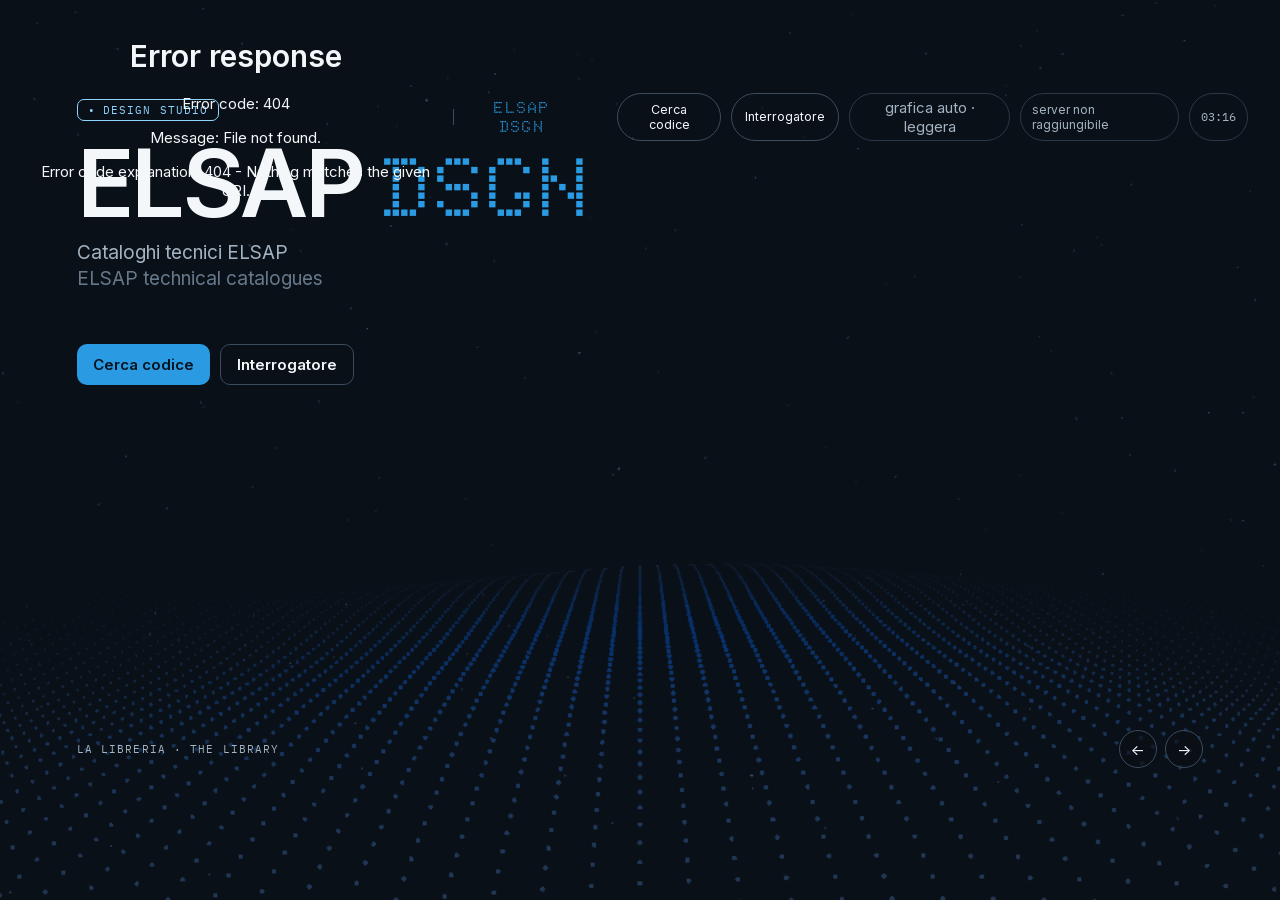
==== web/index.html @ af7c3aeb "Interfaccia, accesso riservato e dati (cifrati)" ====
<!doctype html>
<html lang="it">
<head>
<meta charset="utf-8">
<meta name="viewport" content="width=device-width, initial-scale=1">
<title>ELSAP DSGN — ELSAP</title>
<link rel="icon" href="/web/img/icona_192.png">
<link rel="stylesheet" href="/web/app.css">
</head>
<body>
<canvas id="scena"></canvas>
<div id="grana"></div>

<!-- INTRO -->
<section id="intro" class="vista attiva">
  <div class="intro-in">
    <div class="intro-tit" id="introTit" aria-label="ELSAP DSGN"></div>
    <div class="intro-sub">ELSAP · technical catalogue studio</div>
  </div>
  <button class="salta" id="salta">Entra →</button>
</section>

<!-- BARRA -->
<header id="barra">
  <button class="marchio" id="vaiHome" title="Libreria">
    <span class="logo" data-svg="logo"></span><span class="sep"></span><span class="app">ELSAP DSGN</span>
  </button>
  <nav class="briciole" id="briciole"></nav>
  <div class="dx">
    <button class="navb" id="nCerca">Cerca codice</button><button class="navb" id="nAI">Interrogatore</button>
    <button class="chip" id="grafica" title="Qualità grafica: automatica, leggera o piena"></button>
    <span class="chip" id="statoDb">database</span>
    <span class="chip mono" id="orologio"></span>
  </div>
</header>

<!-- HOME / LIBRERIA -->
<section id="home" class="vista">
  <div class="home-testo">
    <span class="pill cool">Design studio</span>
    <h1>ELSAP <span class="acc">DSGN</span></h1>
    <p class="en">Cataloghi tecnici ELSAP<br><span class="muted">ELSAP technical catalogues</span></p>
    <div class="numeri" id="numeri"></div>
    <div class="home-az"><button class="btn" id="hCerca">Cerca codice</button><button class="btn ghost" id="hAI">Interrogatore</button></div>
  </div>
  <div class="scaffale-wrap">
    <div class="scaffale-testa"><span class="lab">La libreria · The library</span><span class="lab muted" id="scaffaleInfo"></span>
      <div class="frecce"><button id="scSx" aria-label="indietro">←</button><button id="scDx" aria-label="avanti">→</button></div></div>
    <div class="scaffale" id="scaffale"></div>
  </div>
</section>

<!-- SCHEDA CATALOGO -->
<section id="catalogo" class="vista">
  <div class="cat-sx"><div class="libro3d grande" id="libroGrande"></div></div>
  <div class="cat-dx" id="catInfo"></div>
</section>

<!-- SFOGLIA -->
<section id="sfoglia" class="vista">
  <div class="sf-barra">
    <button class="btn ghost" id="sfIndietro">← Indietro</button>
    <div class="sf-tit" id="sfTit"></div>
    <div class="sf-ctrl">
      <select id="sfIndice" title="Vai alla sezione"></select>
      <input id="sfCerca" placeholder="Codice articolo o pagina…" autocomplete="off">
      <span class="mono" id="sfPag">—</span>
      <a class="btn ghost" id="sfPdf" target="_blank">PDF ↗</a>
    </div>
  </div>
  <div class="sf-palco" id="sfPalco">
    <button class="sf-freccia sx" id="sfPrev" aria-label="pagina precedente">‹</button>
    <div class="libro" id="libro"></div>
    <button class="sf-freccia dx" id="sfNext" aria-label="pagina successiva">›</button>
    <div class="sf-carica" id="sfCarica"><div class="spinner"></div><span>Apro il catalogo…</span></div>
  </div>
  <div class="sf-piede"><input type="range" id="sfScorri" min="0" max="1" value="0"><span class="lab" id="sfScorriLab"></span></div>
</section>

<!-- SOTTO-CATALOGHI -->
<section id="sotto" class="vista">
  <div class="so-testa">
    <div><span class="pill cool">Sotto-cataloghi</span><h2 id="soTit"></h2><p class="muted" id="soSub"></p></div>
    <div class="so-filtri">
      <div class="seg" id="soGas"></div>
      <input id="soCerca" placeholder="Cerca…" autocomplete="off">
      <select id="soOrd"><option value="ord">Ordine del catalogo</option><option value="nome">Nome</option><option value="pag">Pagine ↓</option></select>
    </div>
  </div>
  <div class="griglia" id="soGriglia"></div>
</section>

<!-- CERCA CODICE -->
<section id="cerca" class="vista">
  <div class="cc-testa">
    <div><span class="pill cool">Cerca codice</span><h2>Trova il codice giusto</h2></div>
    <div class="cc-campo"><input id="ccTesto" placeholder="Codice, sigla o parole · es. SAL-12, 934888100, M12 femmina 90°" autocomplete="off" spellcheck="false"><div id="ccConta"></div></div>
  </div>
  <div class="cc-corpo"><aside id="ccFiltri"></aside><div id="ccLista"></div></div>
  <div id="ccScelti"></div>
</section>

<!-- INTERROGATORE -->
<section id="ai" class="vista">
  <div class="ai-in">
    <span class="pill cool">Interrogatore</span>
    <h2>Descrivi cosa ti serve</h2>
    <p class="muted">Scrivi con parole tue, anche senza conoscere codici e sigle: l'app interpreta la richiesta, la incrocia con tutti i cataloghi e ti fa le domande che servono per arrivare al prodotto. Funziona senza rete.</p>
    <div class="ai-campo"><textarea id="aiTesto" rows="2" placeholder="es. connettore M12 a cablare, 5 poli, femmina a 90°, schermato" spellcheck="false"></textarea><button class="btn" id="aiVai">Cerca →</button></div>
    <div id="aiEsempi"><span class="lab">Prova con</span>
      <button>connettore M12 a cablare 5 poli femmina a 90 gradi</button>
      <button>cavo per sensore M8 3 poli, 5 metri</button>
      <button>presa da pannello per rete ethernet, impermeabile</button>
      <button>connettore per elettrovalvola con cavo</button>
      <button>alimentazione 7/8 maschio diritto</button></div>
    <div id="aiEsito"></div>
  </div>
</section>

<div id="velo"></div>
<div id="toast"></div>
<script type="module" src="/web/app.js"></script>
</body>
</html>
---- web/app.css ----
/* ELSAP DSGN — interfaccia (linguaggio della brochure ELSAP 05/2026) */
@font-face { font-family: "Inter"; src: url("font/Inter-Regular.ttf"); font-weight: 400; font-display: swap; }
@font-face { font-family: "Inter"; src: url("font/Inter-SemiBold.ttf"); font-weight: 500 700; font-display: swap; }
@font-face { font-family: "Plex Mono"; src: url("font/IBMPlexMono-Regular.woff2"); font-weight: 400; }
@font-face { font-family: "Plex Mono"; src: url("font/IBMPlexMono-Medium.woff2"); font-weight: 500; }
@font-face { font-family: "Doto"; src: url("font/Doto-Bold.ttf"); font-weight: 100 900; }

:root {
  --bg: #0A1017; --bg1: #101822; --bg2: #17222E; --bg3: #1F2C3A; --line: #2A3948; --line2: #3B4C5E;
  --ink: #F3F7FA; --ink2: #A3B3C2; --muted: #66788B; --accent: #2A9BE3; --accent2: #6CC0F5; --cool: #8FD3FF; --ok: #57C38A;
  --r: 14px; --ease: cubic-bezier(.2, .8, .2, 1); --ease2: cubic-bezier(.65, 0, .35, 1);
}
* { box-sizing: border-box; }
html, body { margin: 0; height: 100%; background: var(--bg); color: var(--ink); overflow: hidden;
  font-family: "Inter", system-ui, sans-serif; font-size: 15px; -webkit-font-smoothing: antialiased; }
button, input, select { font: inherit; color: inherit; }
button { cursor: pointer; }
.mono { font-family: "Plex Mono", monospace; }
.muted { color: var(--muted); } .acc { color: var(--accent); } .en { color: var(--ink2); }
.lab { font-family: "Plex Mono", monospace; font-size: 11px; letter-spacing: .1em; text-transform: uppercase; color: var(--ink2); }
.pill { display: inline-flex; align-items: center; gap: 7px; font-family: "Plex Mono", monospace; font-size: 11px; letter-spacing: .1em;
  text-transform: uppercase; border: 1px solid var(--line2); border-radius: 7px; padding: 3px 10px; color: var(--ink2); white-space: nowrap; }
.pill::before { content: "•"; }
.pill.cool { color: var(--cool); border-color: var(--cool); }
.pill.acc { color: var(--accent); border-color: var(--accent); }
.pill.gas { color: var(--ink); }
.chip { font-size: 12px; color: var(--ink2); border: 1px solid var(--line); border-radius: 99px; padding: 4px 11px; display: inline-flex; gap: 6px; align-items: center; }
.chip.ok::before { content: ""; width: 7px; height: 7px; border-radius: 50%; background: var(--ok); box-shadow: 0 0 10px var(--ok); }
.btn { display: inline-flex; align-items: center; gap: 8px; background: var(--accent); color: #04121d; border: 0; border-radius: 10px; padding: 10px 16px;
  font-weight: 600; text-decoration: none; transition: transform .25s var(--ease), background .2s; }
.btn:hover { transform: translateY(-1px); background: var(--accent2); }
.btn.ghost { background: transparent; color: var(--ink); border: 1px solid var(--line2); font-weight: 500; }
.btn.ghost:hover { border-color: var(--ink2); background: var(--bg2); }
svg.fill { fill: currentColor; }

#scena { position: fixed; inset: 0; width: 100%; height: 100%; z-index: 0; display: block; }
#grana { position: fixed; inset: 0; z-index: 1; pointer-events: none; opacity: .06;
  background-image: url("data:image/svg+xml;utf8,<svg xmlns='http://www.w3.org/2000/svg' width='160' height='160'><filter id='n'><feTurbulence type='fractalNoise' baseFrequency='.9' numOctaves='2'/></filter><rect width='100%' height='100%' filter='url(%23n)'/></svg>"); }

.vista { position: fixed; inset: 0; z-index: 3; opacity: 0; pointer-events: none; transition: opacity .6s var(--ease); }
.vista.attiva { opacity: 1; pointer-events: auto; }

/* ---------- intro */
#intro { display: grid; place-items: center; z-index: 9; background: radial-gradient(ellipse at 50% 60%, rgba(10,16,23,0) 0%, rgba(10,16,23,.55) 70%); }
.intro-in { text-align: center; transform: translateY(26vh); }
.intro-tit { font-family: "Doto", monospace; font-weight: 800; font-size: clamp(48px, 8vw, 118px); letter-spacing: .04em; line-height: 1; }
.intro-tit span { display: inline-block; opacity: 0; transform: translateY(14px); filter: blur(6px); animation: lettera .7s var(--ease) forwards; }
.intro-tit span.a { color: var(--accent); }
@keyframes lettera { to { opacity: 1; transform: none; filter: none; } }
.intro-sub { margin-top: 14px; font-family: "Plex Mono", monospace; font-size: 12px; letter-spacing: .3em; text-transform: uppercase; color: var(--ink2);
  opacity: 0; animation: lettera 1s var(--ease) 1.5s forwards; }
.salta { position: absolute; right: 32px; bottom: 28px; background: none; border: 1px solid var(--line2); border-radius: 99px; padding: 8px 16px; color: var(--ink2);
  opacity: 0; animation: lettera 1s var(--ease) 1.8s forwards; }
.salta:hover { color: var(--ink); border-color: var(--ink2); }

/* ---------- barra */
#barra { position: fixed; top: 0; left: 0; right: 0; z-index: 8; display: flex; align-items: center; gap: 20px; padding: 18px 32px;
  opacity: 0; transform: translateY(-10px); transition: opacity .6s var(--ease), transform .6s var(--ease); pointer-events: none; }
body.dentro #barra { opacity: 1; transform: none; pointer-events: auto; }
.marchio { display: flex; align-items: center; gap: 14px; background: none; border: 0; padding: 0; }
.marchio .logo svg { height: 24px; width: auto; display: block; fill: var(--ink); }
.marchio .sep { width: 1px; height: 16px; background: var(--line2); }
.marchio .app { font-family: "Doto", monospace; font-weight: 800; font-size: 16px; letter-spacing: .08em; color: var(--accent); }
.briciole { display: flex; gap: 8px; align-items: center; color: var(--ink2); font-size: 13px; }
.briciole b { color: var(--ink); font-weight: 500; }
#barra .dx { margin-left: auto; display: flex; gap: 10px; }

/* ---------- home */
#home .home-testo { position: absolute; left: 6vw; top: 11vh; max-width: 560px; }
#home h1 { font-size: clamp(56px, min(7.4vw, 11vh), 124px); line-height: .92; margin: 18px 0 14px; font-weight: 600; letter-spacing: -.035em; }
#home h1 .acc { font-family: "Doto", monospace; font-weight: 800; letter-spacing: .02em; font-size: .9em; }
#home p.en { font-size: 19px; line-height: 1.35; margin: 0; }
.numeri { display: flex; gap: 30px; margin-top: 26px; }
.numeri div b { display: block; font-family: "Doto", monospace; font-weight: 800; font-size: clamp(30px, 4.4vh, 44px); line-height: 1; color: var(--ink); }
.numeri div span { font-size: 12px; color: var(--ink2); }
.scaffale-wrap { position: absolute; left: 0; right: 0; bottom: 0; }
.scaffale-testa { display: flex; gap: 18px; align-items: center; padding: 0 6vw 6px; }
.frecce { margin-left: auto; display: flex; gap: 8px; }
.frecce button { width: 38px; height: 38px; border-radius: 50%; border: 1px solid var(--line2); background: rgba(10,16,23,.6); color: var(--ink); backdrop-filter: blur(6px); }
.frecce button:hover { border-color: var(--accent); color: var(--accent); }
.scaffale { display: flex; gap: 34px; overflow-x: auto; padding: 34px 6vw 92px; scroll-snap-type: x proximity; scrollbar-width: none; perspective: 1400px; }
.scaffale::-webkit-scrollbar { display: none; }

/* ---------- libro 3D (copertina) */
.libro3d { --w: clamp(120px, 16vh, 168px); --h: calc(var(--w) * 1.414); --d: 22px; position: relative; width: var(--w); height: var(--h); flex: 0 0 auto; transform-style: preserve-3d;
  transform: rotateY(-18deg) rotateX(4deg); transition: transform .7s var(--ease), filter .4s; scroll-snap-align: start; cursor: pointer;
  opacity: 0; animation: arriva .9s var(--ease) forwards; }
@keyframes arriva { from { opacity: 0; transform: translateY(60px) rotateY(-50deg); } to { opacity: 1; } }
.libro3d:hover, .libro3d:focus-visible { transform: rotateY(-4deg) rotateX(2deg) translateY(-18px) translateZ(30px); outline: none; }
.libro3d .fr, .libro3d .dorso, .libro3d .tg, .libro3d .rt { position: absolute; backface-visibility: hidden; }
.libro3d .fr { inset: 0; border-radius: 3px 8px 8px 3px; overflow: hidden; transform: translateZ(calc(var(--d) / 2)); background: #111A24;
  box-shadow: inset 4px 0 8px rgba(0,0,0,.4); }
.libro3d .fr img { width: 100%; height: 100%; object-fit: cover; display: block; }
.libro3d .fr::after { content: ""; position: absolute; inset: 0; background: linear-gradient(105deg, rgba(255,255,255,.0) 40%, rgba(255,255,255,.12) 50%, rgba(255,255,255,0) 60%);
  transform: translateX(-80%); transition: transform 1.1s var(--ease); }
.libro3d:hover .fr::after { transform: translateX(80%); }
.libro3d .dorso { left: calc(var(--d) / -2); top: 0; width: var(--d); height: 100%; transform: rotateY(-90deg); background: #0E151D;
  display: flex; align-items: center; justify-content: center; writing-mode: vertical-rl; transform-origin: center; font-family: "Plex Mono"; font-size: 10px; letter-spacing: .12em; color: var(--ink2); }
.libro3d .tg { left: calc(var(--w) - var(--d) / 2 - 3px); top: 3px; width: calc(var(--d) - 2px); height: calc(100% - 6px); transform: rotateY(90deg);
  background: repeating-linear-gradient(90deg, #E9E6E4 0 1px, #CFCAC8 1px 2px); }
.libro3d .rt { inset: 0; transform: rotateY(180deg) translateZ(calc(var(--d) / 2)); background: #0E151D; border-radius: 8px 3px 3px 8px; }
.libro3d .ombra { position: absolute; left: 6%; right: -4%; bottom: -26px; height: 22px; background: radial-gradient(closest-side, rgba(0,0,0,.65), transparent);
  transform: translateZ(-40px) rotateX(90deg); filter: blur(4px); }
.libro3d .badge { position: absolute; left: 10px; top: 10px; transform: translateZ(calc(var(--d) / 2 + 1px)); }
.libro3d .meta { position: absolute; left: 0; right: 0; top: calc(100% + 16px); font-size: 12px; color: var(--ink2); transform: translateZ(1px); }
.libro3d .meta b { display: block; color: var(--ink); font-size: 13.5px; font-weight: 500; margin-bottom: 2px; }
.libro3d.spento .fr { filter: saturate(.3) brightness(.75); }
.libro3d.grande { --w: min(30vw, 420px); --h: calc(var(--w) * 1.414); --d: 46px; cursor: default; transform: rotateY(-22deg) rotateX(6deg); animation: none; opacity: 1; }
.libro3d.grande:hover { transform: rotateY(-12deg) rotateX(4deg); }

/* copertina disegnata per i cataloghi non ancora generati */
.cov { position: absolute; inset: 0; padding: 14px; display: flex; flex-direction: column; background-color: #111A24;
  background-image: radial-gradient(circle, #3B4C5E 1px, transparent 1.3px); background-size: 12px 12px; }
.cov .n { font-family: "Doto", monospace; font-weight: 800; font-size: 40px; color: var(--ink2); margin-top: auto; line-height: 1; }
.cov .t { font-size: 15px; font-weight: 600; line-height: 1.1; margin-top: 8px; }
.cov .s { font-size: 9.5px; color: var(--ink2); margin-top: 5px; }
.cov .p { position: absolute; right: 12px; top: 26px; width: 36%; color: var(--accent); opacity: .9; }
.cov .p svg { width: 100%; height: auto; fill: currentColor; }
.cov .lg { width: 46%; } .cov .lg svg { width: 100%; height: auto; fill: var(--ink); }

/* ---------- scheda catalogo */
#catalogo { display: grid; grid-template-columns: 1fr 1.05fr; align-items: center; padding: 90px 6vw 40px; gap: 4vw; }
.cat-sx { display: grid; place-items: center; perspective: 1800px; }
.cat-dx { max-width: 620px; }
.cat-dx .num { font-family: "Doto", monospace; font-weight: 800; font-size: 86px; line-height: .9; color: var(--ink2); }
.cat-dx h2 { font-size: 46px; line-height: 1.02; margin: 14px 0 0; letter-spacing: -.02em; font-weight: 600; }
.cat-dx h2 + .en { font-size: 46px; line-height: 1.02; letter-spacing: -.02em; font-weight: 600; }
.cat-dx .sub { margin: 14px 0 0; color: var(--ink2); font-size: 15px; line-height: 1.45; }
.cat-dx .chips { display: flex; gap: 8px; flex-wrap: wrap; margin-top: 18px; }
.stat { display: grid; grid-template-columns: repeat(4, 1fr); margin-top: 26px; border-top: 1px solid var(--line); border-bottom: 1px solid var(--line); }
.stat div { padding: 14px 0; }
.stat b { display: block; font-family: "Doto", monospace; font-weight: 800; font-size: 32px; line-height: 1; }
.stat span { font-size: 11.5px; color: var(--ink2); }
.azioni { display: grid; grid-template-columns: 1fr 1fr; gap: 14px; margin-top: 26px; }
.tile { position: relative; text-align: left; background: linear-gradient(160deg, var(--bg2), var(--bg1)); border: 1px solid var(--line); border-radius: var(--r);
  padding: 20px 20px 18px; min-height: 150px; display: flex; flex-direction: column; overflow: hidden; transition: transform .35s var(--ease), border-color .3s; }
.tile:hover { transform: translateY(-3px); border-color: var(--accent); }
.tile .ic { width: 34px; height: 34px; color: var(--accent); }
.tile h3 { margin: auto 0 4px; font-size: 20px; font-weight: 600; letter-spacing: -.01em; }
.tile p { margin: 0; font-size: 12.5px; color: var(--ink2); }
.tile .go { position: absolute; right: 18px; top: 16px; font-size: 20px; color: var(--ink2); transition: transform .3s var(--ease), color .3s; }
.tile:hover .go { transform: translateX(4px); color: var(--accent); }
.tile::after { content: ""; position: absolute; right: -40px; bottom: -40px; width: 140px; height: 140px; border-radius: 50%;
  background: radial-gradient(closest-side, rgba(42,155,227,.18), transparent); opacity: 0; transition: opacity .4s; }
.tile:hover::after { opacity: 1; }
.secondarie { display: flex; gap: 10px; flex-wrap: wrap; margin-top: 16px; }
.avviso { margin-top: 16px; font-size: 12.5px; color: var(--accent); font-family: "Plex Mono", monospace; letter-spacing: .04em; }
.log { margin-top: 16px; background: #070B10; border: 1px solid var(--line); border-radius: 10px; padding: 12px 14px; font-family: "Plex Mono"; font-size: 12px;
  color: var(--ink2); max-height: 170px; overflow: auto; white-space: pre-wrap; }
.barra-p { height: 4px; background: var(--bg3); border-radius: 99px; overflow: hidden; margin-top: 12px; }
.barra-p i { display: block; height: 100%; width: 0; background: var(--accent); transition: width .5s var(--ease); }

/* ---------- sfoglia */
#sfoglia { background: radial-gradient(ellipse at 50% 45%, #111A24 0%, #080D13 75%); display: flex; flex-direction: column; z-index: 6; }
.sf-barra { display: flex; align-items: center; gap: 16px; padding: 16px 26px; border-bottom: 1px solid var(--line); background: rgba(8,13,19,.7); backdrop-filter: blur(10px); }
.sf-tit { font-weight: 500; font-size: 14px; } .sf-tit span { color: var(--ink2); font-weight: 400; margin-left: 8px; }
.sf-ctrl { margin-left: auto; display: flex; gap: 10px; align-items: center; }
.sf-ctrl select, .sf-ctrl input, .so-filtri input, .so-filtri select { background: var(--bg2); border: 1px solid var(--line); border-radius: 9px; padding: 8px 11px; font-size: 13px; outline: none; }
.sf-ctrl select:focus, .sf-ctrl input:focus, .so-filtri input:focus { border-color: var(--accent); }
.sf-ctrl input { width: 170px; } .sf-ctrl select { max-width: 260px; }
#sfPag { font-size: 13px; color: var(--ink2); min-width: 104px; text-align: center; }
.sf-palco { flex: 1; position: relative; display: grid; place-items: center; overflow: hidden; }
.libro { position: relative; perspective: 2600px; transition: transform .7s var(--ease); }
.libro .pag { position: absolute; top: 0; background: #111A24; overflow: hidden; }
.libro .pag canvas { width: 100%; height: 100%; display: block; }
.libro .pag.sx { left: 0; box-shadow: -18px 22px 50px rgba(0,0,0,.55); }
.libro .pag.dx { right: 0; box-shadow: 18px 22px 50px rgba(0,0,0,.55); }
.libro .pag.sx::after, .libro .pag.dx::after { content: ""; position: absolute; top: 0; bottom: 0; width: 7%; pointer-events: none; }
.libro .pag.sx::after { right: 0; background: linear-gradient(90deg, rgba(0,0,0,0), rgba(0,0,0,.28)); }
.libro .pag.dx::after { left: 0; background: linear-gradient(270deg, rgba(0,0,0,0), rgba(0,0,0,.28)); }
.libro .pag.vuota { background: transparent; box-shadow: none; }
.libro .pag.vuota::after { display: none; }
.anta { position: absolute; top: 0; transform-style: preserve-3d; z-index: 5; will-change: transform; }
.anta .faccia { position: absolute; inset: 0; backface-visibility: hidden; overflow: hidden; background: #111A24; }
.anta .faccia canvas { width: 100%; height: 100%; display: block; }
.anta .retro { transform: rotateY(180deg); }
.anta .faccia::after { content: ""; position: absolute; inset: 0; pointer-events: none; opacity: var(--luce, 0); }
.anta.avanti .fronte::after { background: linear-gradient(270deg, rgba(0,0,0,0) 40%, rgba(0,0,0,.45)); }
.anta.avanti .retro::after { background: linear-gradient(90deg, rgba(0,0,0,0) 40%, rgba(0,0,0,.45)); }
.anta.indietro .fronte::after { background: linear-gradient(90deg, rgba(0,0,0,0) 40%, rgba(0,0,0,.45)); }
.anta.indietro .retro::after { background: linear-gradient(270deg, rgba(0,0,0,0) 40%, rgba(0,0,0,.45)); }
.sf-freccia { position: absolute; top: 50%; transform: translateY(-50%); z-index: 8; width: 54px; height: 54px; border-radius: 50%; border: 1px solid var(--line2);
  background: rgba(10,16,23,.75); color: var(--ink); font-size: 28px; line-height: 1; backdrop-filter: blur(6px); transition: border-color .2s, color .2s, opacity .3s; }
.sf-freccia:hover { border-color: var(--accent); color: var(--accent); }
.sf-freccia.sx { left: 22px; } .sf-freccia.dx { right: 22px; }
.sf-freccia:disabled { opacity: .2; pointer-events: none; }
.sf-carica { position: absolute; inset: 0; display: grid; place-content: center; justify-items: center; gap: 14px; color: var(--ink2); font-size: 13px;
  background: rgba(8,13,19,.6); transition: opacity .4s; }
.sf-carica.via { opacity: 0; pointer-events: none; }
.spinner { width: 34px; height: 34px; border-radius: 50%; border: 2px solid var(--line2); border-top-color: var(--accent); animation: gira .9s linear infinite; }
@keyframes gira { to { transform: rotate(360deg); } }
.sf-piede { display: flex; align-items: center; gap: 16px; padding: 12px 26px 18px; }
.sf-piede input[type=range] { flex: 1; accent-color: var(--accent); }
.sf-piede .lab { min-width: 260px; text-align: right; }

/* ---------- sotto-cataloghi */
#sotto { padding: 86px 4vw 0; display: flex; flex-direction: column; background: rgba(10,16,23,.82); backdrop-filter: blur(14px); }
.so-testa { display: flex; align-items: flex-end; gap: 30px; padding: 10px 0 18px; border-bottom: 1px solid var(--line); }
.so-testa h2 { margin: 12px 0 4px; font-size: 34px; letter-spacing: -.02em; font-weight: 600; }
.so-testa p { margin: 0; font-size: 13.5px; }
.so-filtri { margin-left: auto; display: flex; gap: 10px; align-items: center; }
.seg { display: flex; border: 1px solid var(--line); border-radius: 10px; overflow: hidden; }
.seg button { background: none; border: 0; padding: 8px 13px; font-size: 13px; color: var(--ink2); font-family: "Plex Mono"; }
.seg button.on { background: var(--accent); color: #04121d; }
.griglia { flex: 1; overflow-y: auto; display: grid; grid-template-columns: repeat(auto-fill, minmax(236px, 1fr)); gap: 16px; padding: 20px 2px 40px; align-content: start; grid-auto-rows: max-content; }
.carta { min-height: 290px; position: relative; background: linear-gradient(170deg, var(--bg2), var(--bg1)); border: 1px solid var(--line); border-radius: var(--r); overflow: hidden;
  display: flex; flex-direction: column; transition: transform .35s var(--ease), border-color .3s; cursor: pointer; opacity: 0; animation: arriva2 .6s var(--ease) forwards; }
@keyframes arriva2 { from { opacity: 0; transform: translateY(18px); } to { opacity: 1; transform: none; } }
.carta:hover { transform: translateY(-4px); border-color: var(--accent); }
.carta .ft { height: 150px; overflow: hidden; background: radial-gradient(120% 90% at 50% 40%, #fff 0%, #ECEAE9 70%, #DCD9D8 100%); display: grid; place-items: center; }
.carta .ft img { height: 128px; width: auto; max-width: 80%; object-fit: contain; mix-blend-mode: multiply; transition: transform .6s var(--ease); }
.carta:hover .ft img { transform: scale(1.06); }
.carta .cp { padding: 14px 16px 14px; }
.carta .cd { font-family: "Plex Mono", monospace; font-size: 14.5px; font-weight: 500; letter-spacing: .02em; }
.carta .rg { display: flex; align-items: baseline; justify-content: space-between; margin-top: 10px; }
.carta .rg b { font-family: "Doto", monospace; font-weight: 800; font-size: 30px; line-height: 1; }
.carta .rg small { font-size: 11px; color: var(--ink2); margin-left: 4px; font-family: "Plex Mono"; }
.carta .rg span { font-size: 12px; color: var(--ink2); }
.carta .gp { position: absolute; top: 10px; left: 10px; background: rgba(17,26,36,.9); color: var(--ink); }
.carta .az { display: flex; gap: 6px; padding: 0 16px 14px; }
.carta .az a, .carta .az button { flex: 1; text-align: center; font-size: 12px; padding: 7px 0; border-radius: 8px; border: 1px solid var(--line2); background: none; color: var(--ink2); text-decoration: none; }
.carta .az a:hover, .carta .az button:hover { border-color: var(--accent); color: var(--accent); }
.vuoto { grid-column: 1 / -1; text-align: center; color: var(--ink2); padding: 60px 0; }

#velo { position: fixed; inset: 0; z-index: 7; pointer-events: none; }
.volo { position: fixed; z-index: 7; transform-style: preserve-3d; }
#toast { position: fixed; left: 50%; bottom: 28px; transform: translate(-50%, 20px); z-index: 20; background: var(--bg2); border: 1px solid var(--line2);
  border-radius: 10px; padding: 10px 16px; font-size: 13px; opacity: 0; transition: .4s var(--ease); pointer-events: none; }
#toast.su { opacity: 1; transform: translate(-50%, 0); }
@media (max-width: 1100px) { #catalogo { grid-template-columns: 1fr; overflow: auto; } .cat-sx { display: none; } .stat { grid-template-columns: repeat(2, 1fr); } }
@media (prefers-reduced-motion: reduce) { * { animation-duration: .01s !important; transition-duration: .01s !important; } }

body.v-sfoglia #barra { opacity: 0; pointer-events: none; }
.libro3d .badge { left: 8px; top: 8px; right: auto; bottom: auto; font-size: 9px; padding: 2px 7px; }

/* app installata */
.pacchetto #aRigenera { display: none; }

/* grafica leggera: via gli effetti che pesano di più sulle schede grafiche integrate */
#grafica { cursor: pointer; font: inherit; }
.leggero #grana { display: none; }
.leggero *, .leggero *::before, .leggero *::after { backdrop-filter: none !important; -webkit-backdrop-filter: none !important; }
.leggero #sotto { background: rgba(10,16,23,.96); }
.leggero .sf-barra { background: rgba(8,13,19,.96); }
.leggero .libro3d *, .leggero .intro-tit span { filter: none !important; }
.leggero .carta .ft img { mix-blend-mode: normal; }
.leggero .carta { animation-duration: .25s; animation-delay: 0s !important; }
.leggero .vista { transition-duration: .3s; }
#grafica { background: none; }

/* ---------- versione web e schermi da tablet */
.web #aCartella { display: none; }
.libro.singola .pag.dx::after { display: none; }
.libro.singola .pag.sx { display: none; }
@media (pointer: coarse) {
  .btn, .seg button, .carta .az button, .carta .az a, .frecce button, .sf-ctrl select, .sf-ctrl input, .so-filtri input, .so-filtri select { min-height: 40px; }
  .frecce button { width: 44px; height: 44px; }
  .scaffale { -webkit-overflow-scrolling: touch; }
}
@media (max-width: 1000px) {
  #barra { padding: 14px 18px; gap: 12px; padding-top: max(14px, env(safe-area-inset-top)); }
  #orologio, .briciole > span:first-child, .briciole > .muted:nth-child(2) { display: none; }
  .briciole { font-size: 12px; white-space: nowrap; overflow: hidden; text-overflow: ellipsis; min-width: 0; }
  #barra .dx .chip { font-size: 11px; padding: 4px 9px; white-space: nowrap; }
  #home .home-testo { left: 5vw; top: 12vh; }
  #home .home-testo h1 { font-size: clamp(44px, 9vw, 72px); }
  .numeri { gap: 22px; flex-wrap: wrap; }
  #catalogo { padding: 84px 5vw 30px; align-content: start; }
  .sf-barra { flex-wrap: wrap; gap: 10px; padding: 12px 14px; padding-top: max(12px, env(safe-area-inset-top)); }
  .sf-tit span { display: none; }
  .sf-ctrl { margin-left: 0; width: 100%; }
  .sf-ctrl select { flex: 1; max-width: none; min-width: 0; } .sf-ctrl input { width: 130px; }
  #sotto { padding: 76px 4vw 0; }
  .so-testa { flex-direction: column; align-items: stretch; gap: 12px; }
  .so-filtri { margin-left: 0; flex-wrap: wrap; }
  .so-filtri input { flex: 1; min-width: 140px; }
}

/* sotto-cataloghi ELSAP: la miniatura è una pagina */
.carta .ft.pag { height: 230px; background: linear-gradient(180deg, #1B2836, #121B26); }
.carta .ft.pag img { height: 204px; max-width: 86%; mix-blend-mode: normal; border-radius: 2px; box-shadow: 0 10px 26px rgba(0,0,0,.45); }

/* ---------- barra: accesso a Cerca codice e Interrogatore */
.navb { background: none; border: 1px solid var(--line2); border-radius: 99px; padding: 4px 13px; font-size: 12.5px; color: var(--ink); transition: border-color .2s, color .2s, background .2s; }
.navb:hover { border-color: var(--accent); color: var(--accent); }
body.v-cerca #nCerca, body.v-ai #nAI { background: var(--accent); border-color: var(--accent); color: #04121d; }
.home-az { display: flex; gap: 10px; margin-top: 26px; }
.lnk { background: none; border: 0; padding: 0; color: var(--accent); font-size: inherit; text-decoration: underline; text-underline-offset: 3px; }
.et { display: inline-block; font-family: "Plex Mono", monospace; font-size: 10.5px; letter-spacing: .04em; border: 1px solid var(--line2); border-radius: 6px; padding: 2px 7px; color: var(--ink2); white-space: nowrap; }
.ets { display: flex; flex-wrap: wrap; gap: 5px; }

/* ---------- cerca codice */
#cerca { padding: 80px 3vw 0; display: flex; flex-direction: column; background: rgba(10,16,23,.9); backdrop-filter: blur(14px); }
.cc-testa { display: flex; align-items: flex-end; gap: 34px; padding: 6px 0 16px; border-bottom: 1px solid var(--line); }
.cc-testa h2 { margin: 10px 0 0; font-size: 30px; letter-spacing: -.02em; font-weight: 600; white-space: nowrap; }
.cc-campo { flex: 1; min-width: 0; }
.cc-campo input { width: 100%; background: var(--bg2); border: 1px solid var(--line2); border-radius: 12px; padding: 13px 16px; font-size: 16px; outline: none; font-family: "Plex Mono", monospace; }
.cc-campo input:focus { border-color: var(--accent); box-shadow: 0 0 0 3px rgba(42,155,227,.18); }
#ccConta { margin-top: 8px; font-size: 13px; color: var(--ink2); min-height: 18px; }
#ccConta b { color: var(--ink); font-family: "Plex Mono", monospace; }
.cc-corpo { flex: 1; min-height: 0; display: grid; grid-template-columns: 310px 1fr; gap: 26px; }
#ccFiltri { overflow-y: auto; padding: 16px 8px 90px 0; }
.fac { margin-bottom: 16px; }
.fn { font-family: "Plex Mono", monospace; font-size: 11px; letter-spacing: .1em; text-transform: uppercase; color: var(--ink2); margin-bottom: 7px; display: flex; justify-content: space-between; }
.fn button { background: none; border: 0; color: var(--accent); font-size: 11px; padding: 0; text-transform: none; letter-spacing: 0; }
.fv { display: flex; flex-wrap: wrap; gap: 5px; }
.fc { background: var(--bg2); border: 1px solid var(--line); border-radius: 8px; padding: 5px 9px; font-size: 12.5px; color: var(--ink); display: inline-flex; gap: 7px; align-items: baseline; max-width: 100%; text-align: left; }
.fc i { font-style: normal; font-size: 10.5px; color: var(--muted); font-family: "Plex Mono", monospace; }
.fc:hover { border-color: var(--accent); }
.fc.on { background: var(--accent); border-color: var(--accent); color: #04121d; font-weight: 600; }
.fc.on i { color: rgba(4,18,29,.65); }
.fc.zero { opacity: .45; }
.fc.piu { color: var(--accent); background: none; border-style: dashed; }
#ccLista { overflow-y: auto; padding: 14px 4px 110px 0; }
.pr { display: grid; grid-template-columns: 26px 1fr auto; gap: 14px; align-items: center; padding: 12px 14px; border: 1px solid var(--line); border-radius: 12px; margin-bottom: 8px; background: linear-gradient(170deg, var(--bg2), var(--bg1)); cursor: pointer; transition: border-color .2s; }
.pr:hover { border-color: var(--line2); }
.pr.sel { border-color: var(--accent); box-shadow: inset 3px 0 0 var(--accent); }
.spunta { width: 22px; height: 22px; border-radius: 6px; border: 1.5px solid var(--line2); background: none; padding: 0; position: relative; }
.pr.sel .spunta { background: var(--accent); border-color: var(--accent); }
.pr.sel .spunta::after { content: ""; position: absolute; left: 6px; top: 2px; width: 6px; height: 11px; border: solid #04121d; border-width: 0 2.5px 2.5px 0; transform: rotate(45deg); }
.pc { min-width: 0; }
.cod { font-family: "Plex Mono", monospace; font-size: 15.5px; font-weight: 500; letter-spacing: .01em; user-select: text; }
.cod span { margin-left: 12px; font-size: 12.5px; color: var(--cool); font-weight: 400; }
.ds { font-size: 12.5px; color: var(--ink2); margin: 3px 0 7px; white-space: nowrap; overflow: hidden; text-overflow: ellipsis; }
.pd { text-align: right; }
.dove { font-size: 11.5px; color: var(--ink2); margin-bottom: 7px; white-space: nowrap; }
.dove span { margin-left: 8px; font-family: "Plex Mono", monospace; color: var(--ink); }
.pr .az, .fam .az { display: flex; gap: 6px; justify-content: flex-end; }
.pr .az button, .fam .az button { font-size: 12px; padding: 7px 11px; border-radius: 8px; border: 1px solid var(--line2); background: none; color: var(--ink2); white-space: nowrap; }
.pr .az button:hover, .fam .az button:hover { border-color: var(--accent); color: var(--accent); }
.pr .az button.pri, .fam .az button.pri { background: var(--accent); border-color: var(--accent); color: #04121d; font-weight: 600; }
.pr .az button.pri:hover, .fam .az button.pri:hover { background: var(--accent2); color: #04121d; }
.altri { display: block; width: 100%; margin: 12px 0; padding: 12px; background: none; border: 1px dashed var(--line2); border-radius: 12px; color: var(--accent); }
.vuoto { padding: 40px 10px; color: var(--ink2); text-align: center; display: grid; gap: 14px; justify-items: center; }
#ccScelti { position: absolute; left: 50%; bottom: 22px; transform: translate(-50%, 90px); opacity: 0; transition: transform .4s var(--ease), opacity .3s; background: var(--bg3); border: 1px solid var(--accent); border-radius: 14px; padding: 10px 12px 10px 18px;
  display: flex; gap: 12px; align-items: center; font-size: 13.5px; box-shadow: 0 18px 50px rgba(0,0,0,.55); z-index: 4; white-space: nowrap; }
#ccScelti.su { transform: translate(-50%, 0); opacity: 1; }
#ccScelti b { font-family: "Doto", monospace; font-size: 22px; color: var(--accent); }

/* ---------- interrogatore */
#ai { overflow-y: auto; background: linear-gradient(180deg, rgba(10,16,23,.86), rgba(10,16,23,.95) 420px); }
.ai-in { max-width: 1180px; margin: 0 auto; padding: 96px 4vw 60px; }
.ai-in h2 { font-size: clamp(34px, 4.6vw, 56px); letter-spacing: -.03em; font-weight: 600; margin: 14px 0 10px; }
.ai-in > p { max-width: 720px; font-size: 15px; line-height: 1.5; margin: 0 0 22px; color: var(--ink2); }
.ai-campo { display: flex; gap: 10px; align-items: stretch; }
.ai-campo textarea { flex: 1; resize: none; background: var(--bg2); border: 1px solid var(--line2); border-radius: 14px; padding: 16px 18px; font: inherit; font-size: 18px; color: var(--ink); outline: none; line-height: 1.35; }
.ai-campo textarea:focus { border-color: var(--accent); box-shadow: 0 0 0 3px rgba(42,155,227,.18); }
.ai-campo .btn { padding: 0 26px; font-size: 16px; border-radius: 14px; }
#aiEsempi { display: flex; flex-wrap: wrap; gap: 8px; align-items: center; margin-top: 16px; }
#aiEsempi button { background: none; border: 1px solid var(--line2); border-radius: 99px; padding: 7px 14px; font-size: 13px; color: var(--ink2); }
#aiEsempi button:hover { border-color: var(--accent); color: var(--ink); }
#aiEsito { margin-top: 22px; }
.ai-capito { display: flex; flex-wrap: wrap; gap: 7px; align-items: center; }
.cap { background: rgba(42,155,227,.18); border: 1px solid var(--accent); color: var(--ink); border-radius: 99px; padding: 5px 8px 5px 13px; font-size: 13px; display: inline-flex; gap: 8px; align-items: center; }
.cap i { font-style: normal; font-size: 10px; opacity: .6; }
.cap:hover i { opacity: 1; }
.cap.tolto { background: none; border-style: dashed; border-color: var(--line2); color: var(--muted); text-decoration: line-through; }
.cap.testo { background: none; border-color: var(--line2); padding: 5px 13px; color: var(--ink2); }
.ai-nota { margin-top: 10px; font-size: 13px; color: var(--ink2); }
.ai-nota.forte { color: #FFC978; }
.ai-domanda { margin-top: 20px; border: 1px solid var(--line2); border-radius: 16px; padding: 16px 18px 18px; background: linear-gradient(160deg, var(--bg2), var(--bg1)); }
.ai-domanda .q { font-size: 18px; font-weight: 600; display: flex; justify-content: space-between; align-items: baseline; gap: 16px; margin-bottom: 12px; }
.ai-domanda .q .lnk { font-size: 12.5px; font-weight: 400; color: var(--ink2); }
.ai-domanda .ops { display: flex; flex-wrap: wrap; gap: 8px; }
.ai-domanda .ops button { background: var(--bg3); border: 1px solid var(--line2); border-radius: 12px; padding: 9px 13px; text-align: left; display: grid; grid-template-columns: auto auto; column-gap: 10px; align-items: baseline; color: var(--ink); }
.ai-domanda .ops button:hover { border-color: var(--accent); transform: translateY(-1px); }
.ai-domanda .ops b { font-size: 14.5px; font-weight: 600; }
.ai-domanda .ops i { font-style: normal; font-family: "Plex Mono", monospace; font-size: 11px; color: var(--muted); justify-self: end; }
.ai-domanda .ops span { grid-column: 1 / -1; font-size: 12px; color: var(--ink2); margin-top: 2px; }
.ai-testa { display: flex; align-items: center; gap: 8px; margin: 24px 2px 12px; font-size: 14px; color: var(--ink2); }
.ai-testa b { color: var(--ink); font-family: "Plex Mono", monospace; }
.ai-testa .btn { margin-left: auto; padding: 8px 14px; font-size: 13px; }
.ai-griglia { display: grid; grid-template-columns: repeat(auto-fill, minmax(330px, 1fr)); gap: 14px; }
.fam { border: 1px solid var(--line); border-radius: 14px; padding: 15px 16px; background: linear-gradient(170deg, var(--bg2), var(--bg1)); display: flex; flex-direction: column; gap: 8px; min-width: 0; }
.fam:hover { border-color: var(--line2); }
.fam .fs { font-family: "Plex Mono", monospace; font-size: 10.5px; letter-spacing: .08em; text-transform: uppercase; color: var(--cool); }
.fam h4 { margin: 0; font-size: 15.5px; font-weight: 600; line-height: 1.25; }
.fam p { margin: 0; font-size: 12.5px; color: var(--ink2); line-height: 1.35; display: -webkit-box; -webkit-line-clamp: 2; -webkit-box-orient: vertical; overflow: hidden; }
.fam .cods { display: flex; flex-wrap: wrap; gap: 5px 10px; font-family: "Plex Mono", monospace; font-size: 12px; color: var(--ink); margin-top: 2px; }
.fam .cods .piu { color: var(--muted); }
.fam .az { margin-top: auto; padding-top: 6px; justify-content: flex-start; }
.leggero #cerca { background: rgba(10,16,23,.97); backdrop-filter: none; }
@media (max-width: 900px), (pointer: coarse) and (max-width: 1100px) {
  .navb { display: none; }
  #cerca { padding: 72px 4vw 0; }
  .cc-testa { flex-direction: column; align-items: stretch; gap: 10px; }
  .cc-corpo { grid-template-columns: 1fr; grid-template-rows: auto 1fr; gap: 0; }
  #ccFiltri { max-height: 30vh; padding: 12px 0; border-bottom: 1px solid var(--line); }
  .pr { grid-template-columns: 26px 1fr; }
  .pd { grid-column: 2; text-align: left; display: flex; gap: 12px; align-items: center; justify-content: space-between; flex-wrap: wrap; }
  .dove { margin: 0; }
  .ai-in { padding-top: 80px; }
  .ai-campo { flex-direction: column; }
  .ai-campo .btn { padding: 13px; justify-content: center; }
}
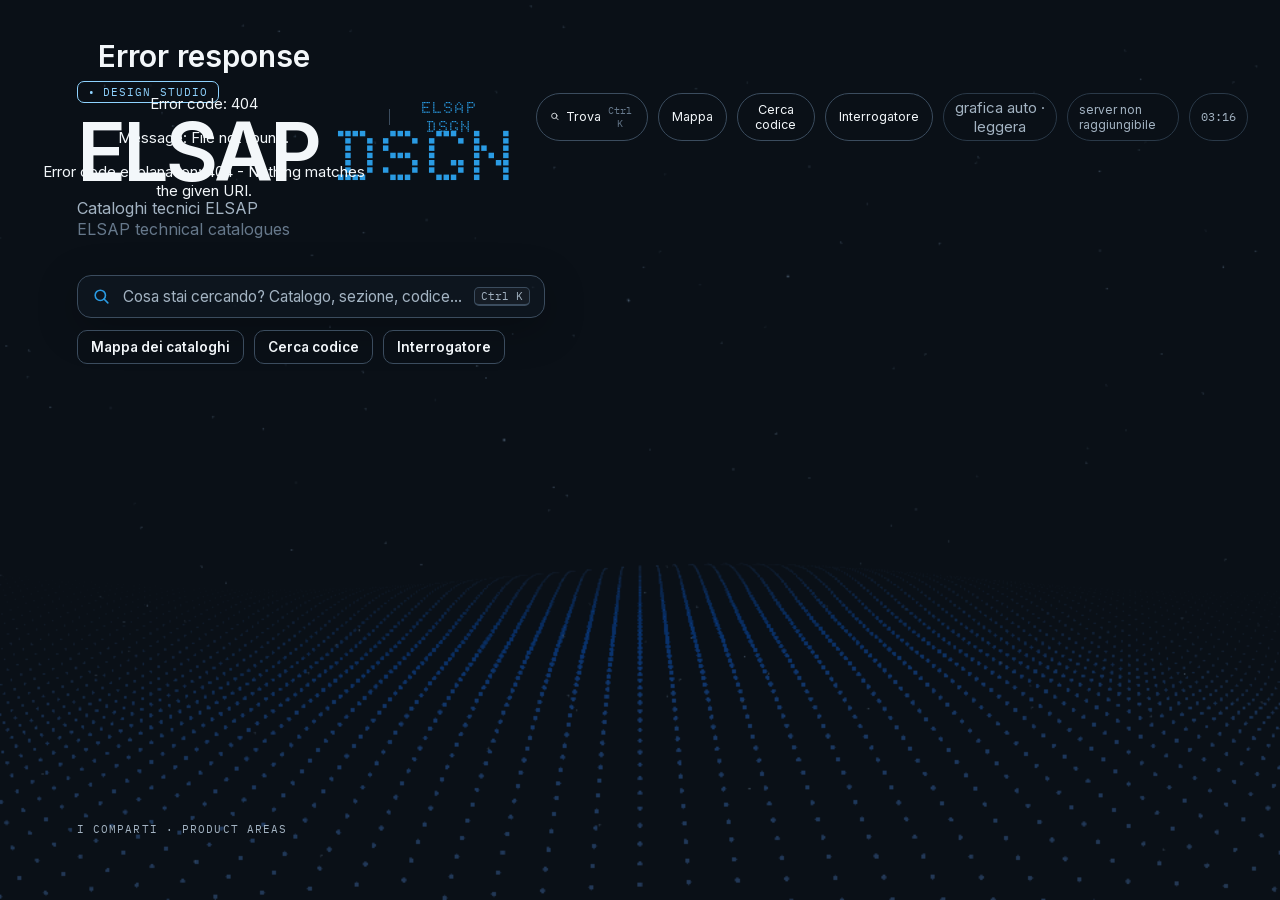
==== commit 56b66082: "2026.10.8 comparti + Trova + Mappa" ====
--- a/web/index.html
+++ b/web/index.html
@@ -27,7 +27,7 @@
   </button>
   <nav class="briciole" id="briciole"></nav>
   <div class="dx">
-    <button class="navb" id="nCerca">Cerca codice</button><button class="navb" id="nAI">Interrogatore</button>
+    <button class="navb tv-nav" data-trova><svg viewBox="0 0 24 24" fill="none" stroke="currentColor" stroke-width="2" stroke-linecap="round"><circle cx="10.5" cy="10.5" r="6.5"/><path d="m20 20-4.8-4.8"/></svg>Trova <span class="tv-k"></span></button><button class="navb" data-mappa>Mappa</button><button class="navb" id="nCerca">Cerca codice</button><button class="navb" id="nAI">Interrogatore</button>
     <button class="chip" id="grafica" title="Qualità grafica: automatica, leggera o piena"></button>
     <span class="chip" id="statoDb">database</span>
     <span class="chip mono" id="orologio"></span>
@@ -41,13 +41,33 @@
     <h1>ELSAP <span class="acc">DSGN</span></h1>
     <p class="en">Cataloghi tecnici ELSAP<br><span class="muted">ELSAP technical catalogues</span></p>
     <div class="numeri" id="numeri"></div>
-    <div class="home-az"><button class="btn" id="hCerca">Cerca codice</button><button class="btn ghost" id="hAI">Interrogatore</button></div>
+    <button class="tv-barra" data-trova><svg viewBox="0 0 24 24" fill="none" stroke="currentColor" stroke-width="2" stroke-linecap="round"><circle cx="10.5" cy="10.5" r="6.5"/><path d="m20 20-4.8-4.8"/></svg><span>Cosa stai cercando? Catalogo, sezione, codice…</span><kbd class="tv-k"></kbd></button>
+    <p class="tv-aiuto">Non sai dove si trova? Scrivi qualsiasi cosa: ti indico comparto, catalogo e pagina.</p>
+    <div class="home-az"><button class="btn ghost" data-mappa>Mappa dei cataloghi</button><button class="btn ghost" id="hCerca">Cerca codice</button><button class="btn ghost" id="hAI">Interrogatore</button></div>
   </div>
+  <div class="comparti-wrap">
+    <div class="scaffale-testa"><span class="lab">I comparti · Product areas</span><span class="lab muted" id="compartiInfo"></span></div>
+    <div class="comparti" id="comparti"></div>
+  </div>
+</section>
+
+<!-- LIBRERIA DI UN COMPARTO -->
+<section id="libreria" class="vista">
+  <div class="lb-testa" id="lbTesta"></div>
   <div class="scaffale-wrap">
     <div class="scaffale-testa"><span class="lab">La libreria · The library</span><span class="lab muted" id="scaffaleInfo"></span>
       <div class="frecce"><button id="scSx" aria-label="indietro">←</button><button id="scDx" aria-label="avanti">→</button></div></div>
     <div class="scaffale" id="scaffale"></div>
   </div>
+</section>
+
+<!-- MAPPA -->
+<section id="mappa" class="vista">
+  <div class="mp-testa">
+    <div><span class="pill cool">Mappa</span><h2>Dove si trova cosa</h2><p class="muted">Tutti i comparti, i cataloghi e le loro sezioni. Tocca un catalogo per aprirlo, il numero accanto per vederne le sezioni.</p></div>
+    <input id="mpFiltro" placeholder="Filtra la mappa · es. M12, Ethernet, valvole…" autocomplete="off">
+  </div>
+  <div class="mp-colonne" id="mpColonne"></div>
 </section>
 
 <!-- SCHEDA CATALOGO -->
@@ -117,6 +137,14 @@
   </div>
 </section>
 
+<!-- TROVA (stile Spotlight) -->
+<div id="trova" hidden><div class="tv-velo"></div>
+  <div class="tv-pan" role="dialog" aria-label="Trova">
+    <div class="tv-campo"><svg viewBox="0 0 24 24" fill="none" stroke="currentColor" stroke-width="2" stroke-linecap="round"><circle cx="10.5" cy="10.5" r="6.5"/><path d="m20 20-4.8-4.8"/></svg><input id="tvTesto" placeholder="Cerca un catalogo, una sezione, un codice… o descrivi cosa ti serve" autocomplete="off" spellcheck="false"><kbd>esc</kbd></div>
+    <div class="tv-ris" id="tvRis" role="listbox"></div>
+    <div class="tv-piede"><span><kbd>↑</kbd><kbd>↓</kbd> scegli</span><span><kbd>↵</kbd> apri</span><span><kbd id="tvTasto"></kbd> da ogni pagina</span></div>
+  </div>
+</div>
 <div id="velo"></div>
 <div id="toast"></div>
 <script type="module" src="/web/app.js"></script>
--- a/web/app.css
+++ b/web/app.css
@@ -393,3 +393,192 @@
   .ai-campo { flex-direction: column; }
   .ai-campo .btn { padding: 13px; justify-content: center; }
 }
+
+/* ---------- comparti (Home) · cartelle 3D che si aprono nella libreria del comparto (21/10/2026) */
+.comparti-wrap { position: absolute; left: 0; right: 0; bottom: 0; }
+.comparti { display: flex; gap: clamp(22px, 4.5vw, 72px); padding: 30px 6vw 74px; align-items: flex-end; }
+.cp { --rx: 0deg; --ry: 0deg; --lift: 0px; background: none; border: 0; padding: 0; color: var(--ink); text-align: left;
+  display: flex; flex-direction: column; gap: 16px; opacity: 0; animation: cpEntra .9s var(--ease) forwards; perspective: 900px; }
+.cp:focus-visible { outline: none; } .cp:focus-visible .cp-tx b { text-decoration: underline; text-decoration-color: var(--cpt, var(--cp)); text-underline-offset: 5px; }
+.cp-ic { --w: clamp(112px, 19vh, 200px); position: relative; display: block; width: var(--w); height: calc(var(--w) * .84);
+  transform: translateY(var(--lift)) rotateX(var(--rx)) rotateY(var(--ry)); transform-style: preserve-3d; transition: transform .45s var(--ease); }
+.cp:hover { --lift: -12px; }
+.cp:active .cp-ic { transform: translateY(-4px) scale(.96); transition-duration: .12s; }
+.cp-svg, .cp-png { position: relative; width: 100%; height: 100%; display: block; animation: cpFluttua 6.5s ease-in-out infinite;
+  filter: drop-shadow(0 22px 22px rgba(0,0,0,.5)) drop-shadow(0 2px 2px rgba(0,0,0,.35)); transition: transform .5s var(--ease); }
+.cp:nth-child(2) .cp-svg, .cp:nth-child(2) .cp-png { animation-delay: -2.1s; }
+.cp:nth-child(3) .cp-svg, .cp:nth-child(3) .cp-png { animation-delay: -4.3s; }
+.cp-png { object-fit: contain; }
+.cp-alone { position: absolute; inset: 8% 4% -10%; border-radius: 50%; background: radial-gradient(closest-side, var(--cpt, var(--cp)), transparent);
+  opacity: .22; filter: blur(22px); transition: opacity .45s var(--ease); }
+.cp:hover .cp-alone { opacity: .5; }
+.cp-luce { position: absolute; inset: 28% 6% 8%; border-radius: 12px; pointer-events: none; mix-blend-mode: overlay; opacity: 0; transition: opacity .3s;
+  background: radial-gradient(circle at var(--lx, 30%) var(--ly, 20%), rgba(255,255,255,.75), transparent 55%); }
+.cp:hover .cp-luce { opacity: 1; }
+.cp-svg .davanti, .cp-svg .dietro { transform-box: fill-box; transform-origin: 50% 100%; transition: transform .55s cubic-bezier(.3,1.4,.5,1); }
+.cp:hover .cp-svg .davanti { transform: scaleY(.96) skewX(-2deg); }
+.cp.aperta .cp-svg .davanti { transform: scaleY(.72) skewX(-7deg); }
+.cp.aperta .cp-svg .dietro { transform: translateY(-5%); }
+.cp.aperta .cp-png { transform: scale(1.14); }
+.cp-tx { display: flex; flex-direction: column; gap: 3px; }
+.cp-tx b { font-size: 17px; font-weight: 600; letter-spacing: -.01em; }
+.cp-tx .en { font-size: 12.5px; }
+.cp-n { margin-top: 6px; font-family: "Plex Mono", monospace; font-size: 11px; letter-spacing: .06em; color: var(--cpt, var(--cp)); }
+.cp.vuoto .cp-n { color: var(--muted); }
+@keyframes cpEntra { from { opacity: 0; transform: translateY(26px); } to { opacity: 1; transform: none; } }
+@keyframes cpFluttua { 0%, 100% { transform: translateY(0) rotate(0); } 50% { transform: translateY(-7px) rotate(-.6deg); } }
+
+/* libreria del comparto */
+#libreria { background-image: radial-gradient(120% 90% at 18% 10%, color-mix(in srgb, var(--cp, #2A9BE3) 13%, transparent), transparent 60%);
+  background-color: rgba(10,16,23,.28); transform-origin: 50% 50%; will-change: transform;
+  transition: opacity .6s var(--ease), background-color .7s var(--ease); }
+#libreria.volo { background-color: #0C141D; box-shadow: 0 40px 120px rgba(0,0,0,.6), inset 0 0 0 1px rgba(255,255,255,.08); transition: none; }
+.lb-testa { position: absolute; left: 6vw; top: 10vh; right: 6vw; }
+.lb-torna { margin-bottom: 26px; }
+.lb-tit { display: flex; gap: 22px; align-items: center; }
+.lb-ic { width: clamp(70px, 10vh, 104px); flex: 0 0 auto; display: block; }
+.lb-ic .cp-svg, .lb-ic .cp-png { animation: none; height: auto; }
+.lb-tit h2 { margin: 10px 0 4px; font-size: clamp(38px, min(5.4vw, 8vh), 84px); line-height: .95; font-weight: 600; letter-spacing: -.035em; }
+.lb-tit .en { margin: 0; font-size: 17px; }
+.cp-pill { color: var(--cpt, var(--cp)); border-color: var(--cpt, var(--cp)); }
+.lb-testa .numeri { margin-top: 24px; }
+.lb-vuoto { max-width: 600px; padding: 26px 28px; border: 1px solid var(--line2); border-top: 3px solid var(--cp); border-radius: 16px;
+  background: rgba(16,24,34,.72); backdrop-filter: blur(10px); animation: cpEntra .7s .25s var(--ease) backwards; }
+.lb-vuoto h3 { margin: 14px 0 8px; font-size: 22px; font-weight: 600; letter-spacing: -.01em; }
+.lb-vuoto p { margin: 0 0 16px; line-height: 1.45; }
+.leggero .cp-svg, .leggero .cp-png { filter: none; animation: none; } .leggero .cp-alone, .leggero .cp-luce { display: none; }
+.leggero .lb-vuoto { backdrop-filter: none; background: rgba(16,24,34,.95); }
+@media (max-width: 1000px) {
+  .comparti { gap: 14px; padding: 18px 5vw max(34px, env(safe-area-inset-bottom)); justify-content: space-between; }
+  .cp { flex: 1 1 0; min-width: 0; gap: 10px; }
+  .cp-ic { --w: min(28vw, 150px); }
+  .cp-tx b { font-size: 13.5px; } .cp-tx .en { display: none; } .cp-n { font-size: 10px; margin-top: 2px; }
+  .lb-testa { left: 5vw; right: 5vw; top: 72px; }
+  .lb-torna { margin-bottom: 16px; }
+  .lb-tit { gap: 14px; } .lb-ic { width: 60px; }
+  .lb-tit h2 { font-size: clamp(28px, 8vw, 44px); }
+  .lb-vuoto { margin-right: 5vw; padding: 20px; }
+}
+@media (max-height: 760px) and (min-width: 1001px) { .lb-testa .numeri { display: none; } }
+.scaffale { scroll-padding-inline: 6vw; }
+@media (max-width: 1000px) { .scaffale-testa .lab.muted { display: none; } }
+
+/* ---------- TROVA (stile Spotlight) + barra in Home + MAPPA (21/10/2026, idea di Michele) */
+kbd { font-family: "Plex Mono", monospace; font-size: 10.5px; border: 1px solid var(--line2); border-bottom-width: 2px; border-radius: 5px; padding: 1px 6px; color: var(--ink2); background: rgba(255,255,255,.03); }
+.tv-barra { display: flex; align-items: center; gap: 12px; width: min(100%, 520px); margin-top: 28px; padding: 14px 16px; border-radius: 14px; text-align: left;
+  border: 1px solid var(--line2); background: rgba(16,24,34,.72); backdrop-filter: blur(12px); color: var(--ink2); font-size: 15.5px;
+  box-shadow: 0 10px 40px rgba(0,0,0,.25); transition: border-color .2s, box-shadow .3s var(--ease), transform .3s var(--ease); }
+.tv-barra svg { width: 19px; height: 19px; flex: 0 0 auto; color: var(--accent); }
+.tv-barra span { flex: 1; min-width: 0; white-space: nowrap; overflow: hidden; text-overflow: ellipsis; }
+.tv-barra:hover { border-color: var(--accent); box-shadow: 0 0 0 4px rgba(42,155,227,.14), 0 14px 44px rgba(0,0,0,.3); transform: translateY(-1px); color: var(--ink); }
+.tv-aiuto { margin: 10px 2px 0; font-size: 13px; color: var(--muted); }
+#home .home-az { margin-top: 18px; flex-wrap: wrap; }
+.tv-nav { display: inline-flex; align-items: center; gap: 6px; }
+.tv-nav svg { width: 13px; height: 13px; }
+.tv-nav .tv-k { font-family: "Plex Mono", monospace; font-size: 10px; color: var(--muted); }
+
+#trova { position: fixed; inset: 0; z-index: 60; }
+#trova .tv-velo { position: absolute; inset: 0; background: rgba(5,9,14,.55); backdrop-filter: blur(3px); opacity: 0; transition: opacity .2s; }
+#trova.su .tv-velo { opacity: 1; }
+.tv-pan { position: absolute; left: 50%; top: 12vh; width: min(720px, calc(100vw - 32px)); max-height: 74vh; display: flex; flex-direction: column;
+  transform: translateX(-50%) translateY(-10px) scale(.97); opacity: 0; transition: transform .28s cubic-bezier(.2,1.2,.3,1), opacity .18s;
+  background: rgba(20,30,42,.86); backdrop-filter: blur(28px) saturate(1.4); border: 1px solid rgba(255,255,255,.12); border-radius: 18px;
+  box-shadow: 0 30px 90px rgba(0,0,0,.6), inset 0 1px 0 rgba(255,255,255,.08); overflow: hidden; }
+#trova.su .tv-pan { transform: translateX(-50%); opacity: 1; }
+.tv-campo { display: flex; align-items: center; gap: 12px; padding: 16px 18px; border-bottom: 1px solid rgba(255,255,255,.08); }
+.tv-campo svg { width: 22px; height: 22px; color: var(--accent); flex: 0 0 auto; }
+.tv-campo input { flex: 1; min-width: 0; background: none; border: 0; outline: none; font-size: 20px; color: var(--ink); }
+.tv-campo input::placeholder { color: var(--muted); }
+.tv-ris { overflow-y: auto; padding: 6px 8px 10px; scrollbar-width: thin; }
+.tv-g { display: flex; justify-content: space-between; padding: 12px 10px 5px; }
+.tv-r { display: flex; align-items: center; gap: 12px; width: 100%; padding: 8px 10px; border: 0; border-radius: 10px; background: none; color: var(--ink); text-align: left; }
+.tv-r.on { background: rgba(42,155,227,.2); box-shadow: inset 0 0 0 1px rgba(42,155,227,.35); }
+.tv-ic { width: 34px; height: 34px; flex: 0 0 auto; border-radius: 9px; display: grid; place-items: center; color: var(--cpt, var(--cp));
+  background: color-mix(in srgb, var(--cp) 14%, transparent); border: 1px solid color-mix(in srgb, var(--cp) 30%, transparent); }
+.tv-ic svg { width: 18px; height: 18px; }
+.tv-ic.cp-mini { background: none; border: 0; } .tv-ic.cp-mini svg { width: 34px; height: 30px; }
+.tv-tx { flex: 1; min-width: 0; display: flex; flex-direction: column; gap: 2px; }
+.tv-tx b { font-weight: 500; font-size: 14.5px; white-space: nowrap; overflow: hidden; text-overflow: ellipsis; }
+.tv-tx b mark { background: none; color: var(--accent2); font-weight: 700; }
+.tv-tx > span { font-size: 12px; color: var(--ink2); white-space: nowrap; overflow: hidden; text-overflow: ellipsis; }
+.tv-va { font-size: 11.5px; color: var(--ink2); opacity: 0; font-family: "Plex Mono", monospace; white-space: nowrap; }
+.tv-r.on .tv-va { opacity: 1; }
+.tv-esempi { display: flex; flex-wrap: wrap; gap: 6px; align-items: center; padding: 12px 10px 4px; }
+.tv-esempi .lab { margin-right: 6px; }
+.tv-esempi button { border: 1px solid var(--line2); background: none; border-radius: 99px; padding: 4px 11px; font-size: 12.5px; color: var(--ink); }
+.tv-esempi button:hover { border-color: var(--accent); color: var(--accent); }
+.tv-nulla { padding: 22px 12px 8px; line-height: 1.5; }
+.tv-piede { display: flex; gap: 18px; padding: 9px 18px; border-top: 1px solid rgba(255,255,255,.08); font-size: 11.5px; color: var(--muted); }
+.tv-piede kbd { margin-right: 3px; }
+.leggero .tv-pan { backdrop-filter: none; background: rgba(20,30,42,.98); } .leggero #trova .tv-velo, .leggero .tv-barra { backdrop-filter: none; }
+
+#mappa { padding: 84px 4vw 0; display: flex; flex-direction: column; background: rgba(10,16,23,.92); backdrop-filter: blur(14px); }
+.mp-testa { display: flex; align-items: flex-end; gap: 30px; padding-bottom: 18px; border-bottom: 1px solid var(--line); }
+.mp-testa h2 { margin: 10px 0 4px; font-size: 32px; font-weight: 600; letter-spacing: -.02em; }
+.mp-testa p { margin: 0; max-width: 560px; font-size: 13.5px; }
+#mpFiltro { margin-left: auto; width: min(380px, 100%); background: var(--bg2); border: 1px solid var(--line2); border-radius: 12px; padding: 12px 14px; outline: none; }
+#mpFiltro:focus { border-color: var(--accent); box-shadow: 0 0 0 3px rgba(42,155,227,.18); }
+.mp-colonne { flex: 1; min-height: 0; display: grid; grid-template-columns: repeat(3, minmax(0, 1fr)); gap: 18px; padding: 18px 0 24px; }
+.mp-col { display: flex; flex-direction: column; min-height: 0; border: 1px solid var(--line); border-top: 3px solid var(--cp); border-radius: 14px; background: rgba(16,24,34,.6); }
+button.mp-ct { display: flex; align-items: center; gap: 12px; padding: 14px 16px; border: 0; border-bottom: 1px solid var(--line); background: none; color: var(--ink); text-align: left; cursor: pointer; }
+button.mp-ct b { display: block; font-size: 16px; font-weight: 600; margin-bottom: 2px; }
+button.mp-ct .lab { color: var(--cpt, var(--cp)); }
+.mp-ic { width: 46px; flex: 0 0 auto; } .mp-ic svg, .mp-ic img { width: 100%; height: auto; display: block; }
+.mp-va { margin-left: auto; color: var(--ink2); transition: transform .2s; } button.mp-ct:hover .mp-va { transform: translateX(4px); color: var(--cpt, var(--cp)); }
+.mp-lista { overflow-y: auto; padding: 6px; scrollbar-width: thin; }
+.mp-cat { border-radius: 10px; }
+.mp-cat.aperto { background: rgba(255,255,255,.03); }
+.mp-cr { display: flex; align-items: center; gap: 4px; }
+.mp-apri { flex: 1; min-width: 0; display: flex; align-items: baseline; gap: 10px; padding: 9px 10px; border: 0; border-radius: 9px; background: none; color: var(--ink); text-align: left; }
+.mp-apri:hover { background: var(--bg2); }
+.mp-n { font-family: "Doto", monospace; font-weight: 800; font-size: 16px; color: var(--cpt, var(--cp)); }
+.mp-nm { flex: 1; min-width: 0; white-space: nowrap; overflow: hidden; text-overflow: ellipsis; font-weight: 500; }
+.mp-pg { font-family: "Plex Mono", monospace; font-size: 11px; color: var(--muted); white-space: nowrap; }
+.mp-cat.spento .mp-nm, .mp-cat.spento .mp-n { opacity: .45; }
+.mp-giu { display: inline-flex; align-items: center; gap: 6px; border: 1px solid var(--line2); background: none; border-radius: 99px; padding: 3px 9px; font-family: "Plex Mono", monospace; font-size: 11px; color: var(--ink2); }
+.mp-giu i { width: 6px; height: 6px; border-right: 1.5px solid currentColor; border-bottom: 1.5px solid currentColor; transform: rotate(45deg) translateY(-2px); transition: transform .2s; }
+.mp-cat.aperto .mp-giu i { transform: rotate(225deg) translateY(-1px); }
+.mp-giu:hover { border-color: var(--cpt, var(--cp)); color: var(--cpt, var(--cp)); }
+.mp-sz { display: none; padding: 2px 6px 10px 38px; }
+.mp-cat.aperto .mp-sz { display: block; }
+.mp-sz button { display: flex; align-items: baseline; gap: 8px; width: 100%; padding: 5px 8px; border: 0; border-radius: 7px; background: none; color: var(--ink2); font-size: 13px; text-align: left; }
+.mp-sz button:hover { background: var(--bg2); color: var(--ink); }
+.mp-sz button span { white-space: nowrap; } .mp-sz em { font-style: normal; color: var(--muted); flex: 1; min-width: 0; white-space: nowrap; overflow: hidden; text-overflow: ellipsis; }
+.mp-sz button i { margin-left: auto; font-style: normal; font-family: "Plex Mono", monospace; font-size: 10.5px; color: var(--muted); white-space: nowrap; }
+.mp-vuoto { padding: 14px 10px; display: flex; flex-direction: column; gap: 10px; font-size: 13px; }
+.leggero #mappa { backdrop-filter: none; background: rgba(10,16,23,.98); }
+@media (max-width: 1000px) {
+  .tv-barra { margin-top: 20px; font-size: 14.5px; padding: 12px 14px; }
+  .tv-barra kbd { display: none; } .tv-aiuto { font-size: 12px; }
+  #home .home-az .btn { padding: 8px 12px; font-size: 13.5px; }
+  .tv-pan { top: max(10px, env(safe-area-inset-top)); max-height: calc(100vh - 20px); }
+  .tv-campo input { font-size: 17px; } .tv-campo kbd, .tv-piede { display: none; }
+  #mappa { padding: 72px 4vw 0; overflow-y: auto; }
+  .mp-testa { flex-direction: column; align-items: stretch; gap: 12px; } .mp-testa h2 { font-size: 26px; }
+  #mpFiltro { margin-left: 0; width: 100%; }
+  .mp-colonne { grid-template-columns: minmax(0, 1fr); flex: none; }
+  .mp-lista { overflow: visible; }
+}
+
+/* schermi bassi (portatili 1366×768): Home più compatta, le cartelle restano libere */
+@media (max-height: 940px) and (min-width: 1001px) {
+  #home .home-testo { top: 9vh; }
+  #home h1 { font-size: clamp(48px, 9vh, 96px); margin: 12px 0 8px; }
+  #home p.en { font-size: 16px; }
+  #home .numeri { margin-top: 16px; } #home .numeri div b { font-size: clamp(24px, 3.6vh, 36px); }
+  .tv-barra { margin-top: 18px; padding: 11px 14px; }
+  .tv-aiuto { display: none; }
+  #home .home-az { margin-top: 12px; } #home .home-az .btn { padding: 8px 13px; font-size: 13.5px; }
+  .comparti { padding-bottom: 40px; padding-top: 18px; }
+  .cp-ic { --w: clamp(96px, 16vh, 150px); }
+}
+@media (max-height: 700px) and (min-width: 1001px) { #home .numeri { display: none; } }
+@media (max-width: 900px), (pointer: coarse) and (max-width: 1100px) {
+  .navb.tv-nav { display: inline-flex; width: 34px; height: 30px; padding: 0; justify-content: center; font-size: 0; gap: 0; }
+  .navb.tv-nav svg { width: 15px; height: 15px; } .navb.tv-nav .tv-k { display: none; }
+}
+@media (max-width: 1000px) {
+  .tv-aiuto, #home .home-az #hCerca, #home .home-az #hAI { display: none; }
+  #home .numeri div:nth-child(n+3) { display: none; }
+  #home .home-az { margin-top: 12px; }
+}
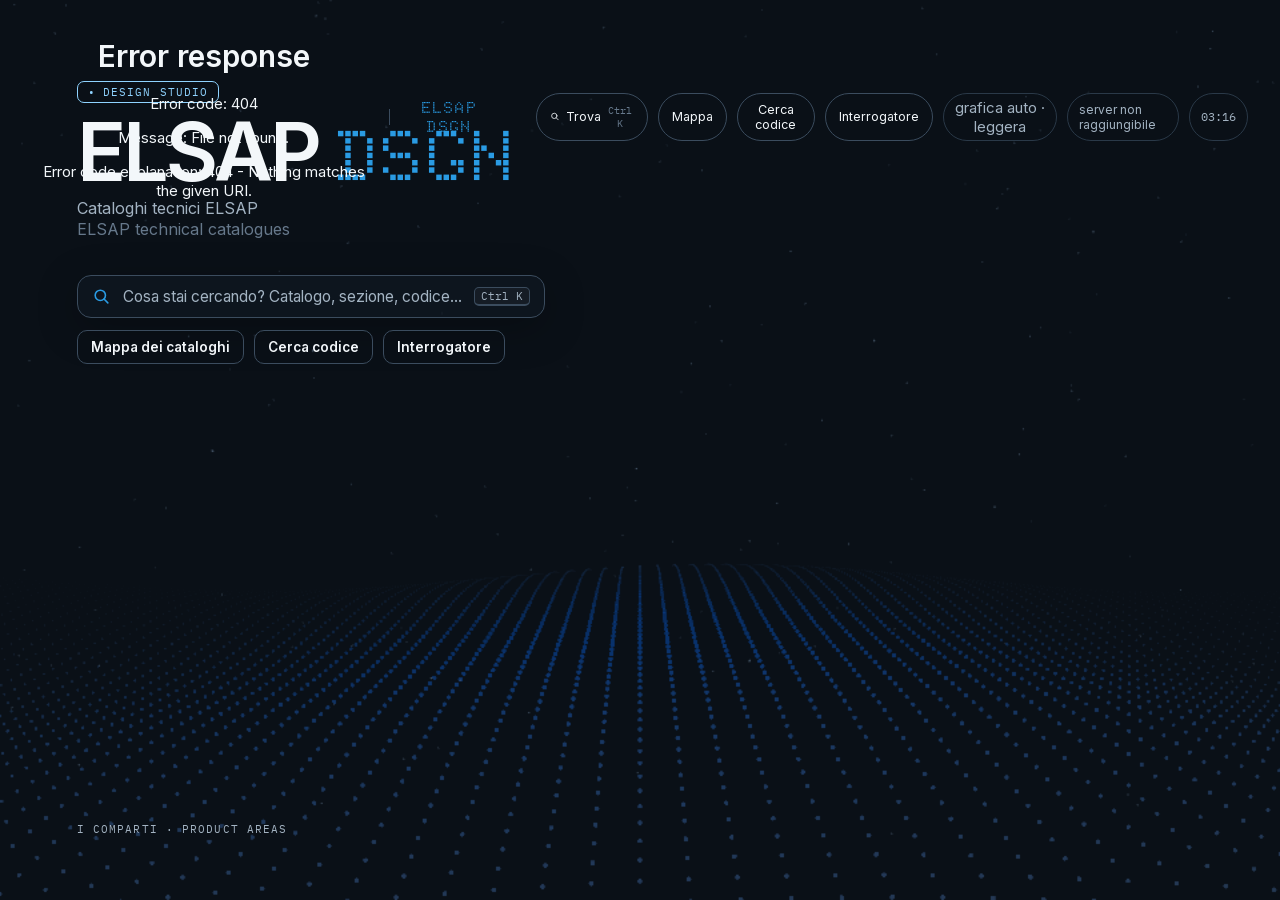
==== commit 225e3035: "2026.10.9 ripristino Connessione + caricamento per sezione" ====
--- a/web/index.html
+++ b/web/index.html
@@ -27,7 +27,7 @@
   </button>
   <nav class="briciole" id="briciole"></nav>
   <div class="dx">
-    <button class="navb tv-nav" data-trova><svg viewBox="0 0 24 24" fill="none" stroke="currentColor" stroke-width="2" stroke-linecap="round"><circle cx="10.5" cy="10.5" r="6.5"/><path d="m20 20-4.8-4.8"/></svg>Trova <span class="tv-k"></span></button><button class="navb" data-mappa>Mappa</button><button class="navb" id="nCerca">Cerca codice</button><button class="navb" id="nAI">Interrogatore</button>
+    <button class="navb tv-nav" data-trova><svg viewBox="0 0 24 24" fill="none" stroke="currentColor" stroke-width="2" stroke-linecap="round"><circle cx="10.5" cy="10.5" r="6.5"/><path d="m20 20-4.8-4.8"/></svg>Trova <span class="tv-k"></span></button><button class="navb" data-mappa>Mappa</button><button class="navb nw-nav" data-news>News<b class="nw-n" hidden></b></button><button class="navb" id="nCerca">Cerca codice</button><button class="navb" id="nAI">Interrogatore</button>
     <button class="chip" id="grafica" title="Qualità grafica: automatica, leggera o piena"></button>
     <span class="chip" id="statoDb">database</span>
     <span class="chip mono" id="orologio"></span>
@@ -43,7 +43,7 @@
     <div class="numeri" id="numeri"></div>
     <button class="tv-barra" data-trova><svg viewBox="0 0 24 24" fill="none" stroke="currentColor" stroke-width="2" stroke-linecap="round"><circle cx="10.5" cy="10.5" r="6.5"/><path d="m20 20-4.8-4.8"/></svg><span>Cosa stai cercando? Catalogo, sezione, codice…</span><kbd class="tv-k"></kbd></button>
     <p class="tv-aiuto">Non sai dove si trova? Scrivi qualsiasi cosa: ti indico comparto, catalogo e pagina.</p>
-    <div class="home-az"><button class="btn ghost" data-mappa>Mappa dei cataloghi</button><button class="btn ghost" id="hCerca">Cerca codice</button><button class="btn ghost" id="hAI">Interrogatore</button></div>
+    <div class="home-az"><button class="btn ghost" data-mappa>Mappa dei cataloghi</button><button class="btn ghost nw-home" data-news>News<b class="nw-n" hidden></b></button><button class="btn ghost" id="hCerca">Cerca codice</button><button class="btn ghost" id="hAI">Interrogatore</button></div>
   </div>
   <div class="comparti-wrap">
     <div class="scaffale-testa"><span class="lab">I comparti · Product areas</span><span class="lab muted" id="compartiInfo"></span></div>
@@ -68,6 +68,15 @@
     <input id="mpFiltro" placeholder="Filtra la mappa · es. M12, Ethernet, valvole…" autocomplete="off">
   </div>
   <div class="mp-colonne" id="mpColonne"></div>
+</section>
+
+<!-- NEWS DAI PRODUTTORI -->
+<section id="news" class="vista">
+  <div class="nw-testa">
+    <div><span class="pill cool">News</span><h2>Novità dai produttori</h2><p class="muted" id="nwInfo"></p></div>
+    <div class="nw-filtri" id="nwFiltri"></div>
+  </div>
+  <div class="nw-corpo" id="nwCorpo"></div>
 </section>
 
 <!-- SCHEDA CATALOGO -->
--- a/web/app.css
+++ b/web/app.css
@@ -582,3 +582,56 @@
   #home .numeri div:nth-child(n+3) { display: none; }
   #home .home-az { margin-top: 12px; }
 }
+
+/* ---------- NEWS dai produttori (solo web riservata) */
+body:not(.con-news) [data-news] { display: none !important; }
+.nw-n { display: inline-grid; place-items: center; min-width: 18px; height: 18px; margin-left: 6px; padding: 0 5px; border-radius: 99px; background: #F0605D; color: #fff; font-size: 10.5px; font-weight: 700; line-height: 1; }
+.nw-n[hidden] { display: none; }
+#news { padding: 84px 4vw 0; display: flex; flex-direction: column; background: rgba(10,16,23,.92); backdrop-filter: blur(14px); }
+.nw-testa { display: flex; align-items: flex-end; gap: 24px; padding-bottom: 16px; border-bottom: 1px solid var(--line); flex-wrap: wrap; }
+.nw-testa h2 { margin: 10px 0 4px; font-size: 32px; font-weight: 600; letter-spacing: -.02em; }
+.nw-testa p { margin: 0; font-size: 13px; }
+.nw-err { color: #F0605D; }
+.nw-filtri { margin-left: auto; display: flex; gap: 6px; align-items: center; flex-wrap: wrap; }
+.nw-filtri button { border: 1px solid var(--line2); background: none; border-radius: 99px; padding: 6px 13px; font-size: 13px; color: var(--ink2); }
+.nw-filtri button b { margin-left: 4px; color: #F0605D; font-size: 11.5px; }
+.nw-filtri button.on { background: var(--accent); border-color: var(--accent); color: #04121d; } .nw-filtri button.on b { color: #04121d; }
+.nw-solo { display: inline-flex; gap: 6px; align-items: center; margin-left: 6px; font-size: 12.5px; color: var(--ink2); }
+.nw-corpo { flex: 1; min-height: 0; overflow-y: auto; padding: 20px 0 30px; scrollbar-width: thin; }
+.nw-griglia { display: grid; grid-template-columns: repeat(auto-fill, minmax(min(100%, 380px), 1fr)); gap: 18px; align-items: start; }
+.nw-card { border: 1px solid rgba(255,255,255,.1); border-radius: 20px; background: rgba(20,30,42,.7); backdrop-filter: blur(16px);
+  box-shadow: 0 16px 50px rgba(0,0,0,.3), inset 0 1px 0 rgba(255,255,255,.06); padding: 16px 16px 12px; animation: cpEntra .6s var(--ease) backwards; }
+.nw-card header { display: flex; align-items: center; gap: 10px; }
+.nw-m { min-height: 34px; display: flex; align-items: center; }
+.nw-logo { height: 30px; max-width: 170px; object-fit: contain; }
+.nw-wm { font-weight: 700; font-size: 19px; letter-spacing: -.01em; }
+.nw-badge { font-size: 11px; font-weight: 700; color: #fff; background: #F0605D; border-radius: 99px; padding: 3px 9px; }
+.nw-sito { margin-left: auto; font-family: "Plex Mono", monospace; font-size: 11px; color: var(--ink2); text-decoration: none; white-space: nowrap; }
+.nw-sito:hover { color: var(--accent2); }
+.nw-sub { margin: 6px 0 10px; font-size: 12px; color: var(--muted); }
+.nw-lista { display: flex; flex-direction: column; gap: 2px; }
+.nw-r { display: grid; grid-template-columns: 10px 1fr auto; gap: 10px; align-items: start; padding: 9px 8px; border-radius: 12px; }
+.nw-r:hover { background: rgba(255,255,255,.035); }
+.nw-r.nuova { background: color-mix(in srgb, var(--t) 9%, transparent); }
+.nw-pt { width: 8px; height: 8px; margin-top: 6px; border-radius: 50%; background: var(--t); box-shadow: 0 0 10px var(--t); }
+.nw-tx { min-width: 0; display: flex; flex-direction: column; gap: 2px; }
+.nw-tipo { font-family: "Plex Mono", monospace; font-size: 10.5px; letter-spacing: .06em; text-transform: uppercase; color: var(--t); }
+.nw-tipo b { margin-left: 8px; color: #fff; background: #F0605D; border-radius: 5px; padding: 0 5px; font-size: 9.5px; }
+.nw-tx > b { font-weight: 500; font-size: 14px; line-height: 1.3; overflow-wrap: anywhere; }
+.nw-dove { font-size: 12px; color: var(--ink2); white-space: nowrap; overflow: hidden; text-overflow: ellipsis; }
+.nw-az { display: flex; flex-direction: column; align-items: flex-end; gap: 5px; }
+.nw-q { font-size: 11px; color: var(--muted); white-space: nowrap; }
+.nw-cat { border: 1px solid var(--cp); background: none; color: var(--cpt, var(--cp)); border-radius: 7px; padding: 2px 7px; font-size: 11px; white-space: nowrap; }
+.nw-cat:hover { background: color-mix(in srgb, var(--cp) 25%, transparent); }
+.nw-az a { color: var(--ink2); text-decoration: none; font-size: 14px; } .nw-az a:hover { color: var(--accent2); }
+.nw-nulla { padding: 10px 8px; font-size: 13px; color: var(--muted); }
+.nw-piu { margin-top: 6px; width: 100%; border: 0; border-top: 1px solid rgba(255,255,255,.07); background: none; padding: 9px 0 3px; color: var(--accent2); font-size: 13px; }
+.nw-vuoto { max-width: 560px; padding: 26px; border: 1px solid var(--line2); border-radius: 18px; background: rgba(16,24,34,.7); }
+.nw-vuoto h3 { margin: 12px 0 6px; font-size: 22px; font-weight: 600; } .nw-vuoto p { margin: 0; line-height: 1.45; }
+.leggero #news, .leggero .nw-card { backdrop-filter: none; } .leggero #news { background: rgba(10,16,23,.98); }
+@media (max-width: 1000px) {
+  #news { padding: 72px 4vw 0; } .nw-testa h2 { font-size: 26px; } .nw-filtri { margin-left: 0; }
+  .nw-sito { display: none; }
+}
+@media (max-width: 900px), (pointer: coarse) and (max-width: 1100px) { .navb.nw-nav { display: none !important; } }
+@media (max-width: 1000px) { #home .home-az .nw-home { display: inline-flex; } }
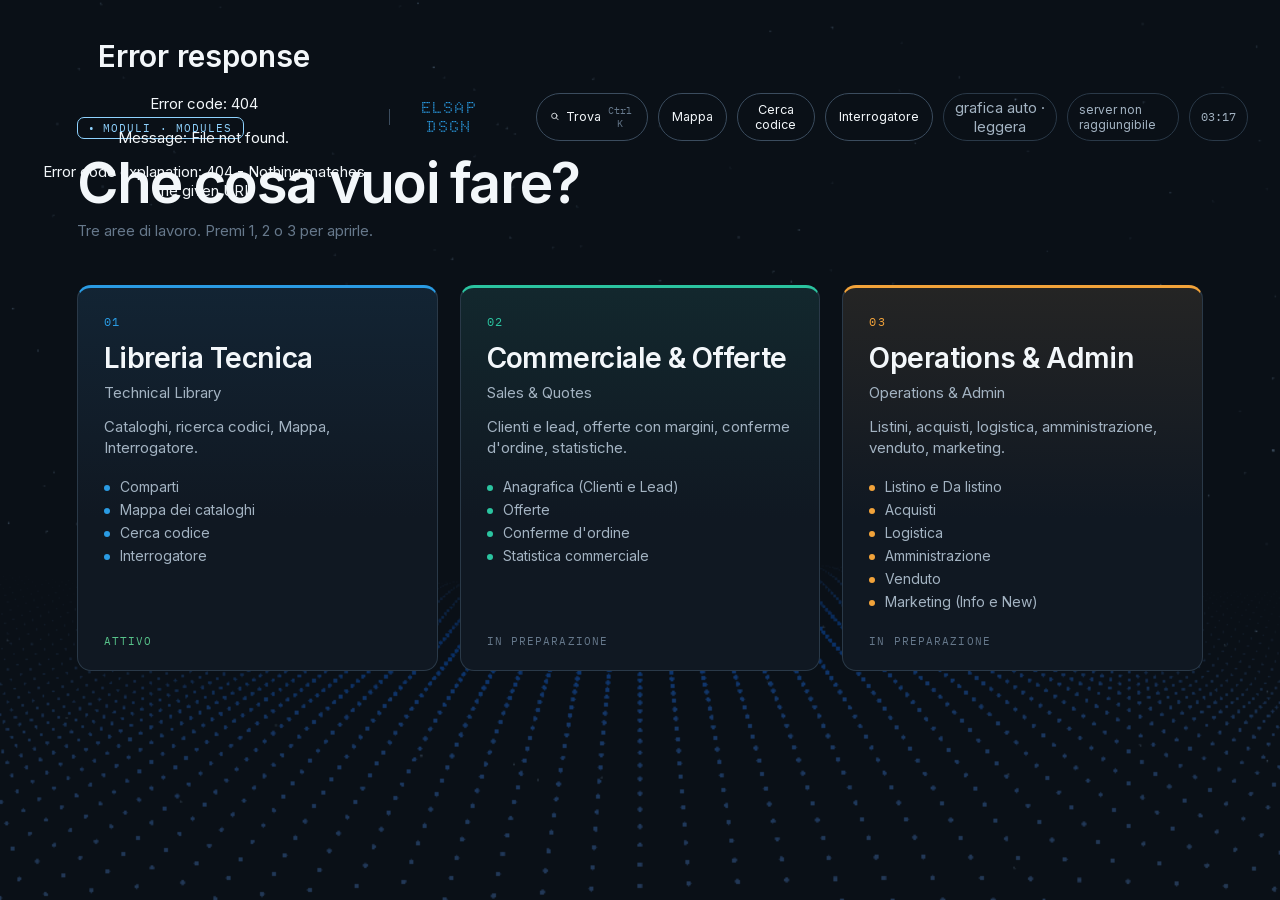
==== commit 63216ac0: "Dashboard a 3 Box (2026.11.1) Nuova Dashboard con Libreria, Commerciale e Operations. Struttura core" ====
--- a/web/index.html
+++ b/web/index.html
@@ -6,6 +6,7 @@
 <title>ELSAP DSGN — ELSAP</title>
 <link rel="icon" href="/web/img/icona_192.png">
 <link rel="stylesheet" href="/web/app.css">
+<link rel="stylesheet" href="/web/dashboard.css">
 </head>
 <body>
 <canvas id="scena"></canvas>
@@ -22,7 +23,7 @@
 
 <!-- BARRA -->
 <header id="barra">
-  <button class="marchio" id="vaiHome" title="Libreria">
+  <button class="marchio" id="vaiHome" title="Moduli">
     <span class="logo" data-svg="logo"></span><span class="sep"></span><span class="app">ELSAP DSGN</span>
   </button>
   <nav class="briciole" id="briciole"></nav>
@@ -33,6 +34,12 @@
     <span class="chip mono" id="orologio"></span>
   </div>
 </header>
+
+<!-- DASHBOARD: i 3 Box -->
+<section id="dashboard" class="vista"></section>
+
+<!-- MODULO IN PREPARAZIONE (Box 2 e 3) -->
+<section id="modulo" class="vista"></section>
 
 <!-- HOME / LIBRERIA -->
 <section id="home" class="vista">
--- a/web/dashboard.css
+++ b/web/dashboard.css
@@ -0,0 +1,29 @@
+/* ELSAP DSGN — Dashboard a 3 Box e pagina dei moduli in preparazione (usa le variabili di app.css) */
+#dashboard, #modulo { overflow-y: auto; padding: clamp(84px, 13vh, 130px) 6vw 6vh; }
+.db-testa h2, .md-testa h2 { font-size: clamp(30px, 4.4vw, 60px); line-height: 1; margin: 16px 0 10px; font-weight: 600; letter-spacing: -.03em; }
+.db-testa p { margin: 0; max-width: 520px; }
+.db-box { display: grid; grid-template-columns: repeat(3, minmax(0, 1fr)); gap: 22px; margin-top: clamp(24px, 5vh, 52px); max-width: 1320px; }
+.db-card { --bx: var(--accent); position: relative; text-align: left; display: flex; flex-direction: column; gap: 8px; min-height: 340px; padding: 26px 26px 22px;
+  background: linear-gradient(180deg, color-mix(in srgb, var(--bx) 9%, var(--bg1)), var(--bg1) 60%); border: 1px solid var(--line); border-top: 3px solid var(--bx);
+  border-radius: var(--r); color: var(--ink); transition: transform .3s var(--ease), border-color .25s, box-shadow .3s; }
+.db-card:hover, .db-card:focus-visible { transform: translateY(-4px); border-color: var(--bx); box-shadow: 0 18px 50px -22px var(--bx); outline: none; }
+.db-n { font-size: 12px; letter-spacing: .12em; color: var(--bx); }
+.db-card h3 { margin: 4px 0 0; font-size: clamp(22px, 2.2vw, 30px); font-weight: 600; letter-spacing: -.02em; }
+.db-card p { margin: 6px 0 0; color: var(--ink2); line-height: 1.4; }
+.db-card ul { margin: 12px 0 0; padding: 0; list-style: none; display: grid; gap: 6px; color: var(--ink2); font-size: 14px; }
+.db-card li::before { content: ""; display: inline-block; width: 6px; height: 6px; margin-right: 10px; border-radius: 50%; background: var(--bx); vertical-align: middle; }
+.db-stato { margin-top: auto; padding-top: 16px; font-family: "Plex Mono", monospace; font-size: 11px; letter-spacing: .1em; text-transform: uppercase; color: var(--muted); }
+.db-card.attivo .db-stato { color: var(--ok); }
+.db-vuoto { padding: 20vh 0; text-align: center; color: var(--ink2); line-height: 2; }
+
+.md-testa { display: flex; flex-direction: column; align-items: flex-start; gap: 4px; }
+.md-testa .pill { margin-top: 18px; }
+.md-testa p { margin: 4px 0 0; max-width: 560px; }
+.md-sez { display: grid; grid-template-columns: repeat(auto-fill, minmax(240px, 1fr)); gap: 14px; margin-top: 34px; max-width: 1100px; }
+.md-tessera { display: flex; flex-direction: column; gap: 10px; padding: 20px; border: 1px dashed var(--line2); border-left: 3px solid var(--bx, var(--accent)); border-radius: 12px; background: var(--bg1); }
+.md-nome { font-size: 17px; font-weight: 600; }
+.md-nota { margin-top: 28px; }
+
+@media (max-width: 1000px) { .db-box { grid-template-columns: 1fr; } .db-card { min-height: 0; } }
+@media (max-width: 700px) { #dashboard, #modulo { padding: 78px 18px 6vh; } }
+@media (prefers-reduced-motion: reduce) { .db-card { transition: none; } .db-card:hover { transform: none; } }
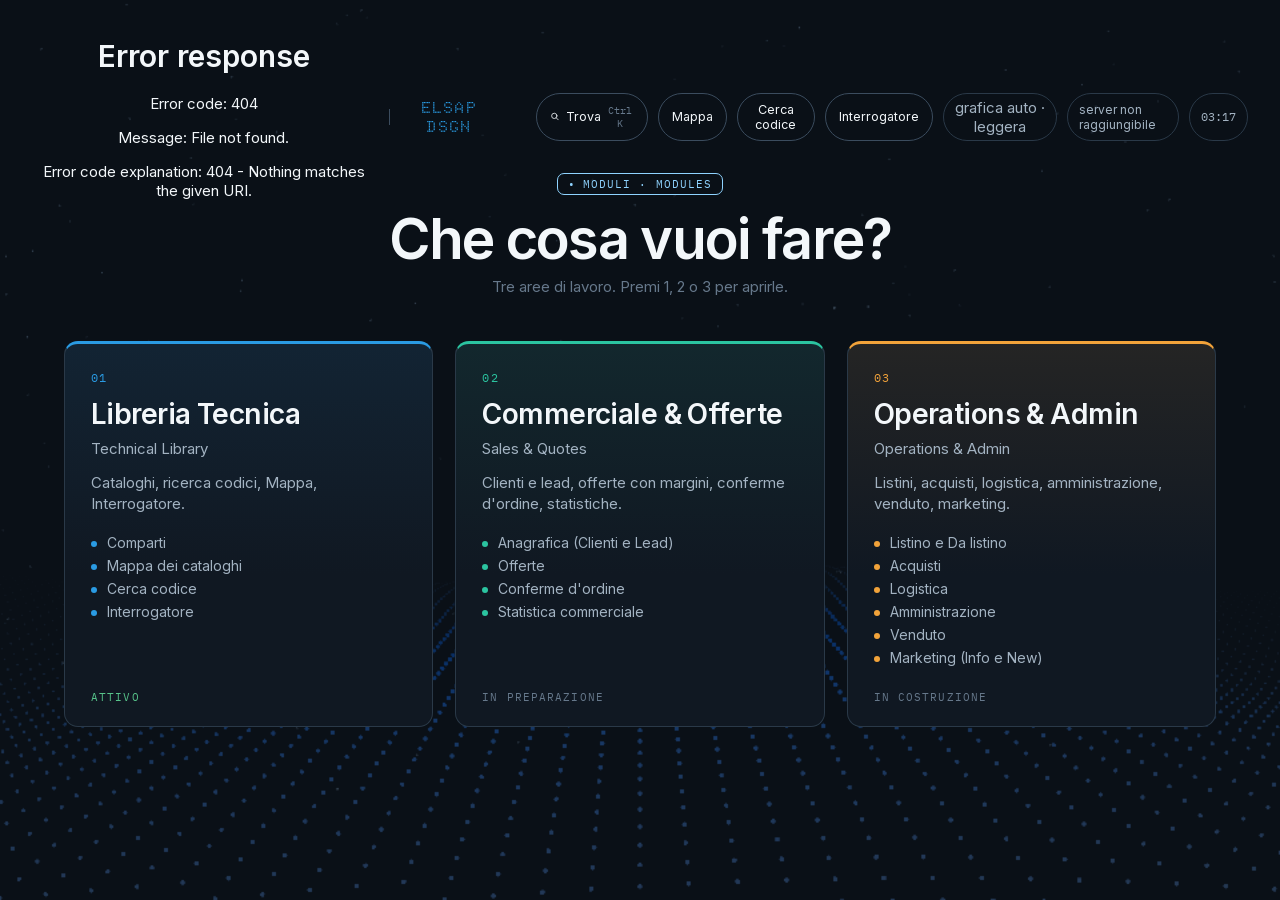
==== commit e068d181: "Listino Box 3 (2026.11.3)" ====
--- a/web/index.html
+++ b/web/index.html
@@ -7,6 +7,7 @@
 <link rel="icon" href="/web/img/icona_192.png">
 <link rel="stylesheet" href="/web/app.css">
 <link rel="stylesheet" href="/web/dashboard.css">
+<link rel="stylesheet" href="/web/listino.css">
 </head>
 <body>
 <canvas id="scena"></canvas>
@@ -40,6 +41,9 @@
 
 <!-- MODULO IN PREPARAZIONE (Box 2 e 3) -->
 <section id="modulo" class="vista"></section>
+
+<!-- LISTINO (Box 3) -->
+<section id="listino" class="vista"></section>
 
 <!-- HOME / LIBRERIA -->
 <section id="home" class="vista">
--- a/web/dashboard.css
+++ b/web/dashboard.css
@@ -1,5 +1,10 @@
 /* ELSAP DSGN — Dashboard a 3 Box e pagina dei moduli in preparazione (usa le variabili di app.css) */
 #dashboard, #modulo { overflow-y: auto; padding: clamp(84px, 13vh, 130px) 6vw 6vh; }
+/* Dashboard centrata: titolo + 3 Box formano un blocco al centro dello schermo (margini auto = centrato, ma scorre se non ci sta) */
+#dashboard { display: flex; flex-direction: column; align-items: center; padding: 84px 5vw; text-align: center; }
+.db-testa { margin-top: auto; display: flex; flex-direction: column; align-items: center; }
+.db-testa p { margin-left: auto; margin-right: auto; }
+.db-box { width: 100%; margin: clamp(24px, 5vh, 52px) auto auto; }
 .db-testa h2, .md-testa h2 { font-size: clamp(30px, 4.4vw, 60px); line-height: 1; margin: 16px 0 10px; font-weight: 600; letter-spacing: -.03em; }
 .db-testa p { margin: 0; max-width: 520px; }
 .db-box { display: grid; grid-template-columns: repeat(3, minmax(0, 1fr)); gap: 22px; margin-top: clamp(24px, 5vh, 52px); max-width: 1320px; }
--- a/web/listino.css
+++ b/web/listino.css
@@ -0,0 +1,43 @@
+/* ELSAP DSGN — Listino (Box 3) e sezioni attive della pagina dei moduli (usa le variabili di app.css) */
+#listino { overflow-y: auto; padding: clamp(84px, 12vh, 118px) 5vw 6vh; }
+.ls-testa { max-width: 1400px; margin: 0 auto; display: flex; flex-direction: column; align-items: flex-start; gap: 4px; }
+.ls-testa h2 { font-size: clamp(30px, 4vw, 54px); line-height: 1; margin: 16px 0 6px; font-weight: 600; letter-spacing: -.03em; }
+.ls-testa h2 .en { font-size: .38em; font-weight: 400; letter-spacing: 0; margin-left: 10px; }
+.ls-testa p { margin: 0; min-height: 1.2em; }
+.ls-az { display: flex; flex-wrap: wrap; gap: 10px; align-items: center; margin-top: 16px; width: 100%; }
+.ls-az input[type=search] { flex: 1 1 260px; max-width: 460px; background: var(--bg2); border: 1px solid var(--line); border-radius: 10px; padding: 10px 14px; outline: none; }
+.ls-az input[type=search]:focus { border-color: var(--accent); }
+.ls-avviso { max-width: 1400px; margin: 16px auto 0; padding: 10px 14px; border: 1px solid var(--line2); border-left: 3px solid var(--accent); border-radius: 10px; color: var(--ink2); font-size: 13px; }
+.ls-tab { max-width: 1400px; margin: 18px auto 0; overflow-x: auto; }
+.ls-t { width: 100%; border-collapse: collapse; font-size: 14px; }
+.ls-t th { text-align: left; font-family: "Plex Mono", monospace; font-size: 11px; letter-spacing: .08em; text-transform: uppercase; color: var(--ink2); padding: 10px 12px; border-bottom: 1px solid var(--line2); white-space: nowrap; }
+.ls-t td { padding: 10px 12px; border-bottom: 1px solid var(--line); vertical-align: top; }
+.ls-t tr:hover td { background: var(--bg1); }
+.ls-t .num { text-align: right; font-variant-numeric: tabular-nums; white-space: nowrap; }
+.ls-t .cod { font-family: "Plex Mono", monospace; font-weight: 500; white-space: nowrap; }
+.ls-pag, .ls-mod { font-family: "Plex Mono", monospace; font-size: 11px; background: transparent; color: var(--cool); border: 1px solid var(--line2); border-radius: 6px; padding: 2px 8px; margin-left: 6px; }
+.ls-mod { color: var(--ink2); margin: 0; }
+.ls-pag:hover, .ls-mod:hover { border-color: var(--accent); color: var(--ink); }
+.ls-vuoto { padding: 9vh 0; text-align: center; color: var(--ink2); line-height: 1.8; }
+.ls-altri { margin: 18px 0 4px; }
+
+#lsDlg { background: var(--bg1); color: var(--ink); border: 1px solid var(--line2); border-radius: var(--r); padding: 24px; width: min(480px, calc(100vw - 32px)); }
+#lsDlg::backdrop { background: rgba(4, 10, 16, .72); }
+.ls-form { display: grid; gap: 12px; }
+.ls-form h3 { margin: 0 0 4px; font-size: 20px; font-weight: 600; word-break: break-word; }
+.ls-form p { margin: 0; line-height: 1.45; }
+.ls-form label { display: grid; gap: 5px; font-size: 12px; color: var(--ink2); }
+.ls-form input { background: var(--bg2); border: 1px solid var(--line); border-radius: 9px; padding: 9px 11px; font-size: 14px; outline: none; color: var(--ink); }
+.ls-form input:focus { border-color: var(--accent); }
+.ls-form input[readonly] { color: var(--muted); }
+.ls-form-az { display: flex; gap: 10px; margin-top: 6px; }
+.ls-form-az .sp { flex: 1; }
+.ls-nota { color: var(--accent2); }
+.ls-err { margin: 0; padding-left: 18px; color: var(--ink2); font-size: 13px; }
+.btn[disabled] { opacity: .4; pointer-events: none; }
+
+button.md-tessera { text-align: left; font: inherit; color: inherit; width: 100%; }
+.md-tessera.attiva { border-style: solid; cursor: pointer; transition: transform .25s var(--ease), border-color .2s; }
+.md-tessera.attiva:hover, .md-tessera.attiva:focus-visible { transform: translateY(-3px); border-color: var(--bx, var(--accent)); outline: none; }
+.md-tessera.attiva .lab { color: var(--ok); }
+@media (max-width: 760px) { #listino { padding: 78px 14px 6vh; } .ls-az .btn { flex: 1 1 auto; justify-content: center; } }
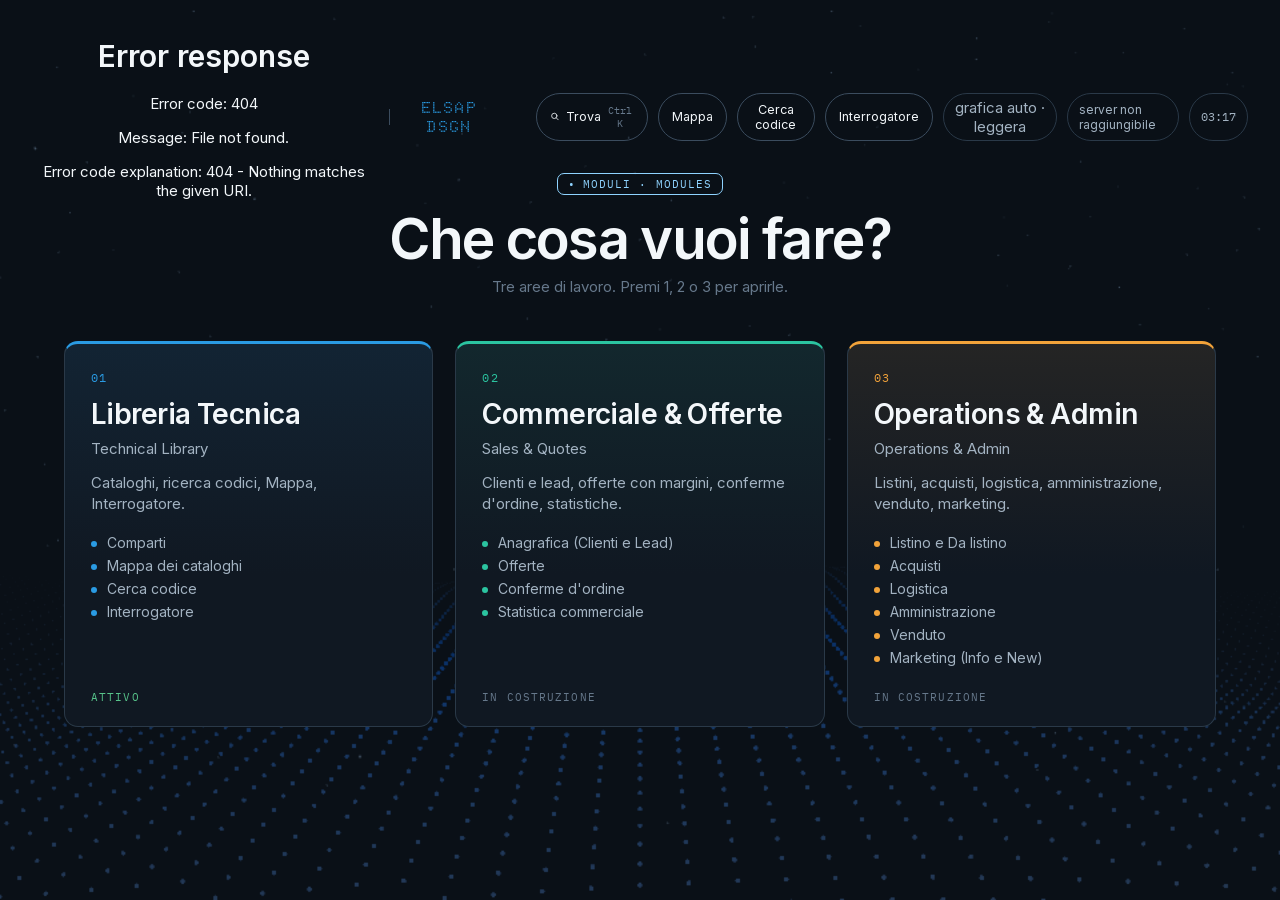
==== commit e72ea54a: "Anagrafica Box 2 (2026.11.4)" ====
--- a/web/index.html
+++ b/web/index.html
@@ -8,6 +8,7 @@
 <link rel="stylesheet" href="/web/app.css">
 <link rel="stylesheet" href="/web/dashboard.css">
 <link rel="stylesheet" href="/web/listino.css">
+<link rel="stylesheet" href="/web/anagrafica.css">
 </head>
 <body>
 <canvas id="scena"></canvas>
@@ -44,6 +45,9 @@
 
 <!-- LISTINO (Box 3) -->
 <section id="listino" class="vista"></section>
+
+<!-- ANAGRAFICA (Box 2) -->
+<section id="anagrafica" class="vista"></section>
 
 <!-- HOME / LIBRERIA -->
 <section id="home" class="vista">
--- a/web/anagrafica.css
+++ b/web/anagrafica.css
@@ -0,0 +1,11 @@
+/* ELSAP DSGN — Anagrafica (Box 2): riusa le classi .ls-* del Listino (listino.css) */
+#anagrafica { overflow-y: auto; padding: clamp(84px, 12vh, 118px) 5vw 6vh; }
+#anDlg { background: var(--bg1); color: var(--ink); border: 1px solid var(--line2); border-radius: var(--r); padding: 24px; width: min(640px, calc(100vw - 32px)); max-height: calc(100vh - 32px); }
+#anDlg::backdrop { background: rgba(4, 10, 16, .72); }
+.an-griglia { display: grid; grid-template-columns: 1fr 1fr; gap: 12px; }
+.an-griglia .largo, .an-griglia .an-sconti { grid-column: 1 / -1; }
+.an-3 { display: grid; grid-template-columns: repeat(3, minmax(0, 1fr)); gap: 10px; margin-top: 8px; }
+.ls-form select { background: var(--bg2); border: 1px solid var(--line); border-radius: 9px; padding: 9px 11px; font-size: 14px; outline: none; color: var(--ink); }
+.ls-form select:focus { border-color: var(--accent); }
+.ls-form h3 .pill { margin-left: 8px; vertical-align: middle; }
+@media (max-width: 760px) { #anagrafica { padding: 78px 14px 6vh; } .an-griglia, .an-3 { grid-template-columns: 1fr; } }
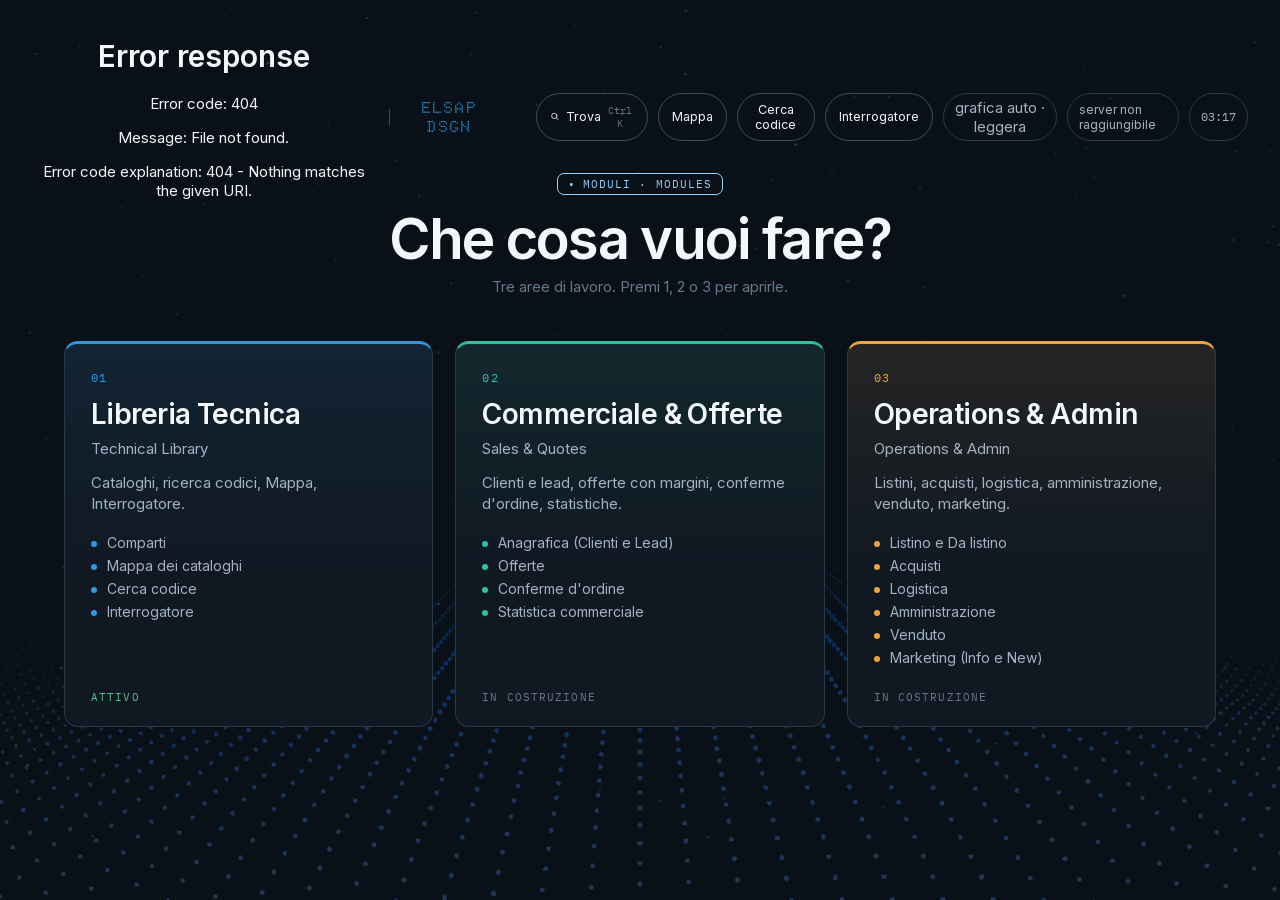
==== commit 90680582: "Offerte Box 2 (2026.11.5)" ====
--- a/web/index.html
+++ b/web/index.html
@@ -9,6 +9,7 @@
 <link rel="stylesheet" href="/web/dashboard.css">
 <link rel="stylesheet" href="/web/listino.css">
 <link rel="stylesheet" href="/web/anagrafica.css">
+<link rel="stylesheet" href="/web/offerte.css">
 </head>
 <body>
 <canvas id="scena"></canvas>
@@ -48,6 +49,10 @@
 
 <!-- ANAGRAFICA (Box 2) -->
 <section id="anagrafica" class="vista"></section>
+
+<!-- OFFERTE (Box 2): elenco e editor -->
+<section id="offerte" class="vista"></section>
+<section id="offerta" class="vista"></section>
 
 <!-- HOME / LIBRERIA -->
 <section id="home" class="vista">
--- a/web/offerte.css
+++ b/web/offerte.css
@@ -0,0 +1,40 @@
+/* ELSAP DSGN — Offerte (Box 2): riusa le classi .ls-* (listino.css) */
+#offerte, #offerta { overflow-y: auto; padding: clamp(84px, 12vh, 118px) 5vw 6vh; }
+.ls-az .sp { flex: 1; }
+.ls-riga { cursor: pointer; }
+.ls-testa h2 .pill { font-size: 12px; vertical-align: middle; margin-left: 8px; letter-spacing: .1em; }
+
+.of-meta { max-width: 1400px; margin: 18px auto 0; display: grid; grid-template-columns: repeat(4, minmax(0, 1fr)); gap: 12px; }
+.of-meta label { display: grid; gap: 5px; font-size: 12px; color: var(--ink2); }
+.of-meta .largo { grid-column: 1 / -1; } .of-meta .largo2 { grid-column: span 2; }
+.of-meta input, .of-meta select, .of-meta textarea { background: var(--bg2); border: 1px solid var(--line); border-radius: 9px; padding: 9px 11px; font: inherit; font-size: 14px; color: var(--ink); outline: none; }
+.of-meta input:focus, .of-meta select:focus, .of-meta textarea:focus { border-color: var(--accent); }
+.of-meta :disabled, .of-t input:disabled { opacity: .65; }
+
+.of-righe { max-width: 1400px; margin: 18px auto 0; overflow-x: auto; }
+.of-t td { vertical-align: middle; }
+.of-t input { width: 100%; min-width: 80px; background: transparent; border: 1px solid transparent; border-radius: 7px; padding: 6px 8px; font: inherit; font-size: 14px; color: var(--ink); outline: none; }
+.of-t input:hover:not(:disabled) { border-color: var(--line2); } .of-t input:focus { border-color: var(--accent); background: var(--bg2); }
+.of-t input.cod { font-family: "Plex Mono", monospace; min-width: 120px; }
+.of-t input.n { text-align: right; width: 84px; min-width: 70px; font-variant-numeric: tabular-nums; }
+.of-t input.nota { display: block; margin-top: 3px; font-size: 12px; color: var(--ink2); padding: 3px 8px; }
+.of-t td:nth-child(3) { min-width: 240px; }
+
+.of-agg { max-width: 1400px; margin: 14px auto 0; display: flex; gap: 10px; align-items: flex-start; flex-wrap: wrap; }
+.of-cerca { position: relative; flex: 1 1 320px; max-width: 560px; }
+.of-cerca input { width: 100%; background: var(--bg2); border: 1px solid var(--line); border-radius: 10px; padding: 10px 14px; font: inherit; font-size: 14px; color: var(--ink); outline: none; }
+.of-cerca input:focus { border-color: var(--accent); }
+.of-ris { position: absolute; z-index: 5; left: 0; right: 0; top: calc(100% + 4px); background: var(--bg1); border: 1px solid var(--line2); border-radius: 10px; overflow: hidden; box-shadow: 0 18px 40px -16px #000; }
+.of-ris button { display: grid; grid-template-columns: 120px 1fr auto; gap: 12px; width: 100%; text-align: left; background: none; border: 0; padding: 9px 14px; font-size: 13px; color: var(--ink); border-bottom: 1px solid var(--line); }
+.of-ris button:hover, .of-ris button:focus-visible { background: var(--bg2); outline: none; }
+.of-ris b { font-family: "Plex Mono", monospace; font-weight: 500; } .of-ris span { color: var(--ink2); overflow: hidden; text-overflow: ellipsis; white-space: nowrap; } .of-ris i { font-style: normal; color: var(--cool); }
+.vuoto-ris { padding: 12px 14px; color: var(--ink2); font-size: 13px; }
+
+.of-tot { max-width: 1400px; margin: 22px auto 0; display: flex; justify-content: flex-end; }
+.of-tot dl { display: grid; grid-template-columns: auto auto; gap: 6px 28px; margin: 0; min-width: 300px; font-variant-numeric: tabular-nums; }
+.of-tot dt { color: var(--ink2); } .of-tot dd { margin: 0; text-align: right; }
+.of-tot .gr { font-size: 20px; font-weight: 600; color: var(--ink); border-top: 1px solid var(--line2); padding-top: 8px; margin-top: 4px; }
+.of-tot .mg { color: var(--ok); }
+
+@media (max-width: 1000px) { .of-meta { grid-template-columns: 1fr 1fr; } .of-meta .largo2 { grid-column: 1 / -1; } }
+@media (max-width: 760px) { #offerte, #offerta { padding: 78px 14px 6vh; } .of-meta { grid-template-columns: 1fr; } .of-tot { justify-content: stretch; } .of-tot dl { width: 100%; } .of-ris button { grid-template-columns: 90px 1fr; } .of-ris i { display: none; } }
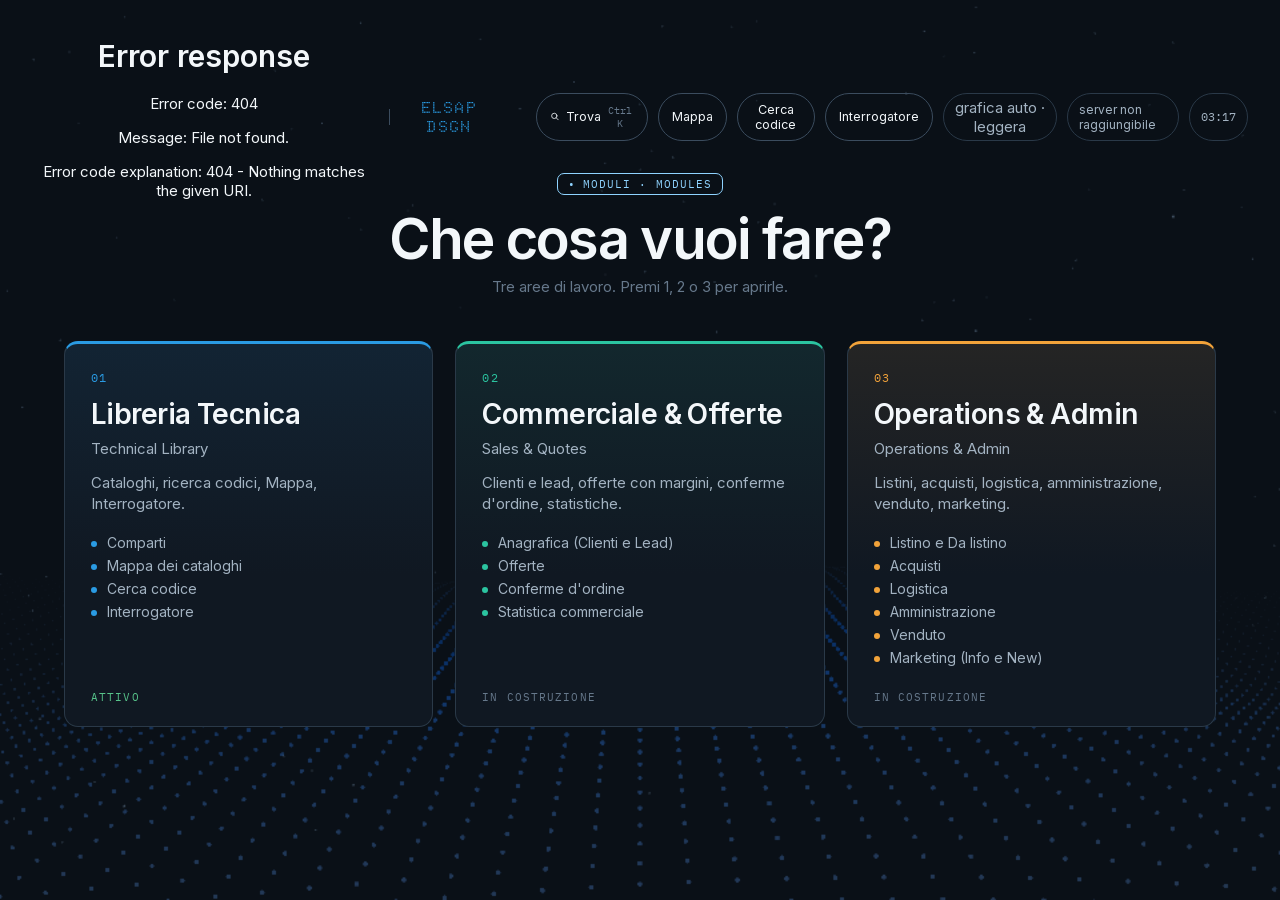
==== commit 4ada73be: "Conferme d'ordine Box 2 (2026.11.6)" ====
--- a/web/index.html
+++ b/web/index.html
@@ -10,6 +10,7 @@
 <link rel="stylesheet" href="/web/listino.css">
 <link rel="stylesheet" href="/web/anagrafica.css">
 <link rel="stylesheet" href="/web/offerte.css">
+<link rel="stylesheet" href="/web/ordini.css">
 </head>
 <body>
 <canvas id="scena"></canvas>
@@ -53,6 +54,10 @@
 <!-- OFFERTE (Box 2): elenco e editor -->
 <section id="offerte" class="vista"></section>
 <section id="offerta" class="vista"></section>
+
+<!-- CONFERME D'ORDINE (Box 2): elenco e scheda -->
+<section id="ordini" class="vista"></section>
+<section id="ordine" class="vista"></section>
 
 <!-- HOME / LIBRERIA -->
 <section id="home" class="vista">
--- a/web/ordini.css
+++ b/web/ordini.css
@@ -0,0 +1,9 @@
+/* ELSAP DSGN — Conferme d'ordine (Box 2): riusa .ls-* (listino.css) e .of-* (offerte.css) */
+#ordini, #ordine { overflow-y: auto; padding: clamp(84px, 12vh, 118px) 5vw 6vh; }
+.of-meta input[readonly] { color: var(--ink2); border-style: dashed; }
+.or-note, .or-storico { max-width: 1400px; margin: 22px auto 0; }
+.or-note p { margin: 6px 0 0; white-space: pre-wrap; color: var(--ink2); line-height: 1.5; }
+.or-storico ul { list-style: none; margin: 8px 0 0; padding: 0; display: grid; gap: 6px; }
+.or-storico li { display: flex; gap: 14px; align-items: baseline; padding: 8px 12px; border-left: 3px solid var(--accent); background: var(--bg1); border-radius: 0 8px 8px 0; }
+.or-storico li span { font-size: 13px; }
+@media (max-width: 760px) { #ordini, #ordine { padding: 78px 14px 6vh; } }
